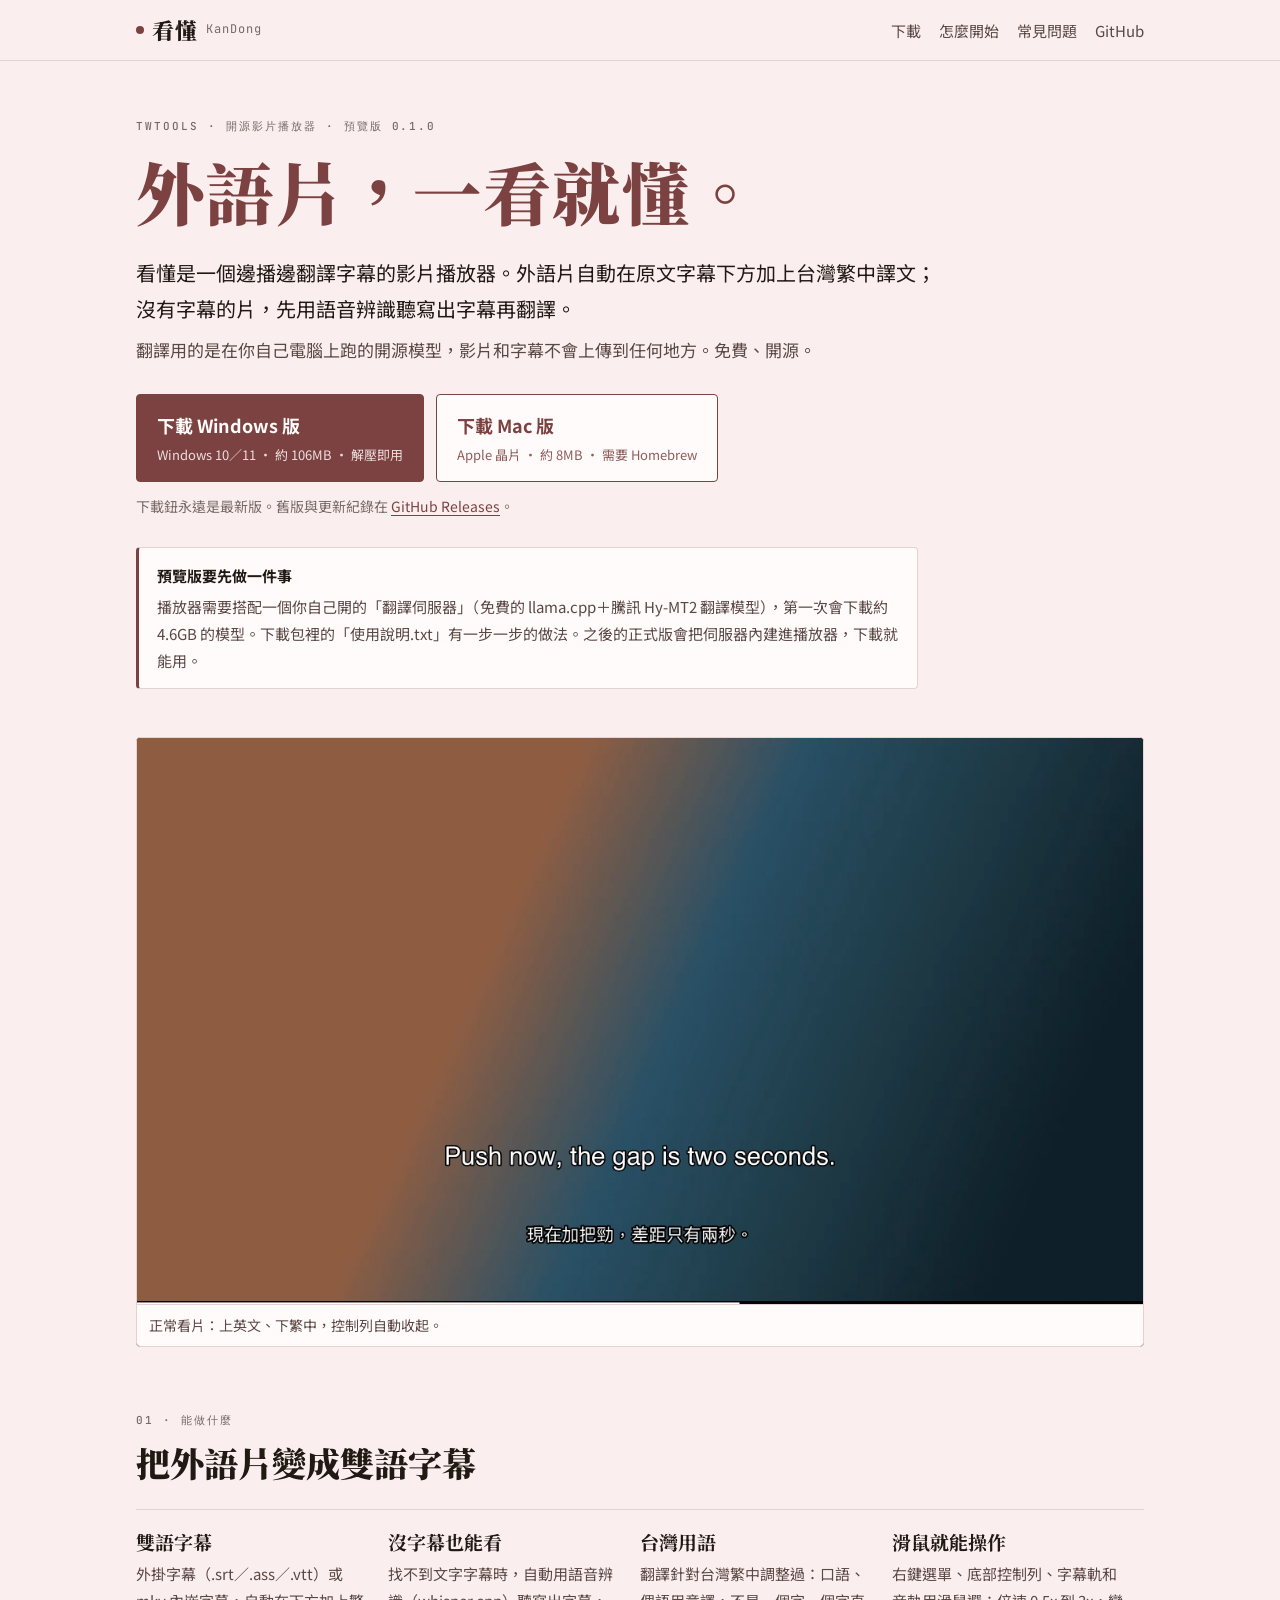
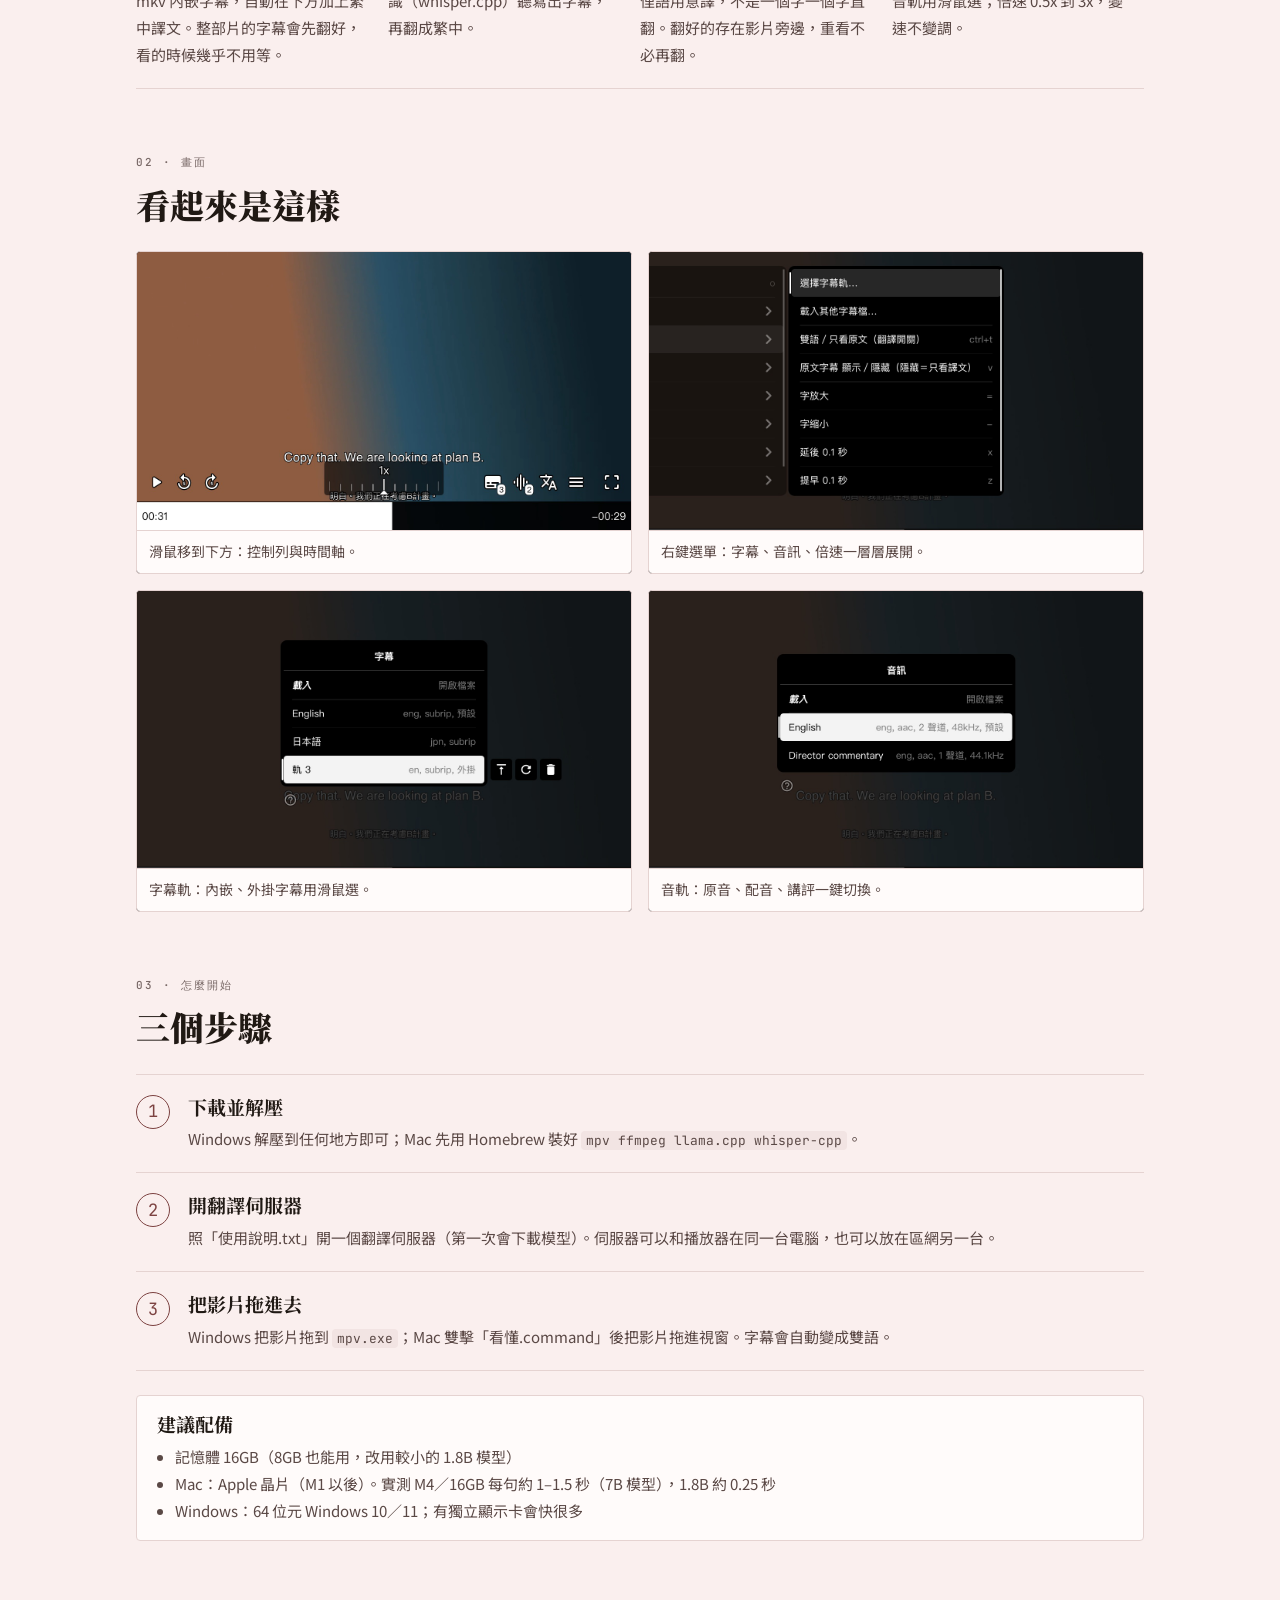
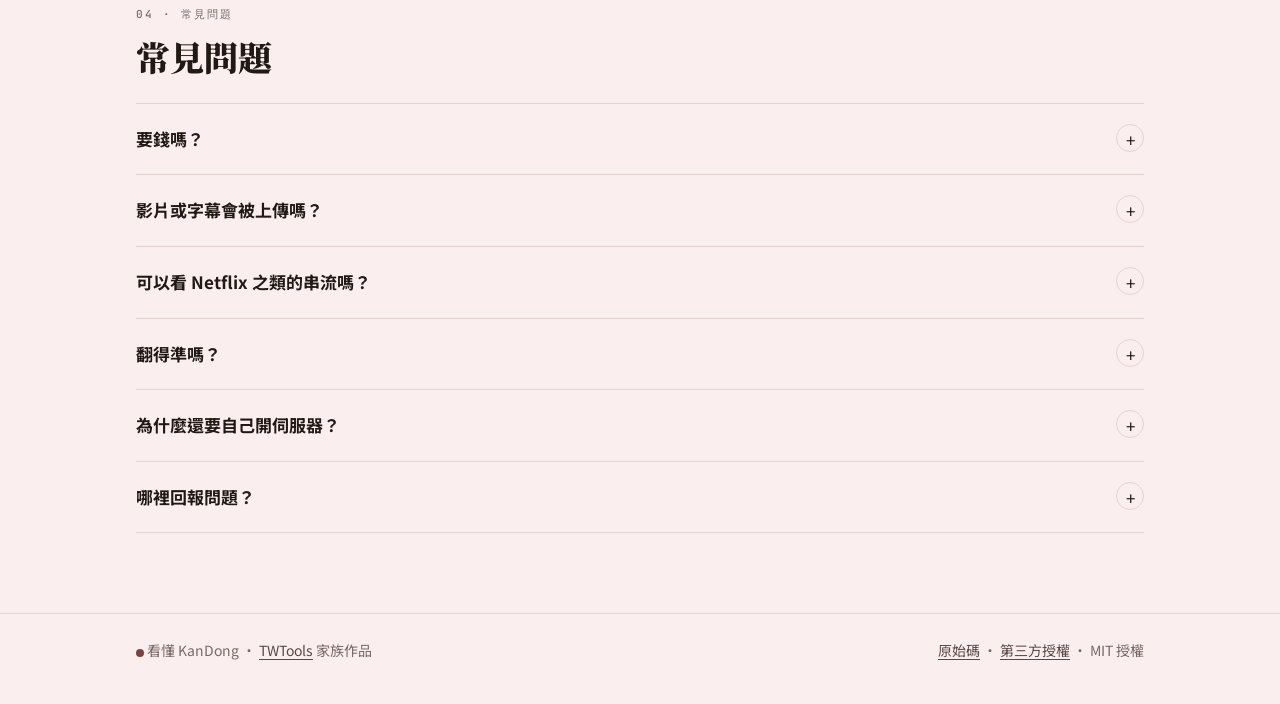
==== site/public/index.html @ b42e657c "看懂 KanDong 0.1.0 預覽版 邊播邊翻譯字幕的影片播放器：mpv＋Lua 翻譯腳本、uosc 介面、llama.cpp＋Hy-MT2 翻譯伺服器、whisper.cpp 語音辨識。  Co" ====
<!doctype html>
<html lang="zh-Hant-TW">
<head>
<meta charset="utf-8">
<meta name="viewport" content="width=device-width, initial-scale=1">
<title>看懂 KanDong｜邊播邊翻譯字幕的影片播放器</title>
<meta name="description" content="看懂是免費開源的影片播放器：外語片自動在原文字幕下方加上台灣繁中譯文，沒字幕的片先語音辨識再翻譯。翻譯在你自己的電腦上跑，影片不上傳。支援 Windows 與 Mac。">
<link rel="canonical" href="https://kandong.twtools.cc/">
<meta property="og:type" content="website">
<meta property="og:site_name" content="看懂 KanDong">
<meta property="og:title" content="看懂 KanDong｜邊播邊翻譯字幕的影片播放器">
<meta property="og:description" content="外語片自動加上台灣繁中字幕，沒字幕的片也能先聽寫再翻譯。免費開源，翻譯在自己電腦上跑。">
<meta property="og:url" content="https://kandong.twtools.cc/">
<meta property="og:image" content="https://kandong.twtools.cc/img/og.png">
<meta property="og:image:width" content="1200">
<meta property="og:image:height" content="630">
<meta property="og:locale" content="zh_TW">
<meta name="twitter:card" content="summary_large_image">
<link rel="icon" href="data:image/svg+xml,%3Csvg xmlns='http://www.w3.org/2000/svg' viewBox='0 0 32 32'%3E%3Crect width='32' height='32' rx='4' fill='%237c4241'/%3E%3Ctext x='16' y='23' font-size='19' text-anchor='middle' fill='%23fffbfa' font-family='serif' font-weight='700'%3E懂%3C/text%3E%3C/svg%3E">
<link rel="preconnect" href="https://fonts.googleapis.com">
<link rel="preconnect" href="https://fonts.gstatic.com" crossorigin>
<link rel="stylesheet" href="https://fonts.googleapis.com/css2?family=Noto+Sans+TC:wght@400;500;700&family=Noto+Serif+TC:wght@700;900&family=JetBrains+Mono:wght@400&display=swap">
<script type="application/ld+json">
{
  "@context": "https://schema.org",
  "@type": "SoftwareApplication",
  "name": "看懂 KanDong",
  "alternateName": "KanDong",
  "description": "邊播邊翻譯字幕的影片播放器：外語片自動加上台灣繁中譯文，沒字幕的片先語音辨識再翻譯。翻譯在使用者自己的電腦上執行。",
  "applicationCategory": "MultimediaApplication",
  "operatingSystem": "Windows 10, Windows 11, macOS",
  "softwareVersion": "0.1.0",
  "inLanguage": "zh-TW",
  "isAccessibleForFree": true,
  "license": "https://opensource.org/licenses/MIT",
  "offers": { "@type": "Offer", "price": "0", "priceCurrency": "TWD" },
  "url": "https://kandong.twtools.cc/",
  "downloadUrl": "https://github.com/dvdmaru/kandong/releases/latest",
  "codeRepository": "https://github.com/dvdmaru/kandong",
  "screenshot": "https://kandong.twtools.cc/img/watching.jpg"
}
</script>
<link rel="stylesheet" href="style.css">
</head>
<body>
<header class="top">
  <div class="wrap top-row">
    <a class="logo" href="/"><span class="brand-dot"></span><span class="logo-zh">看懂</span><span class="logo-en">KanDong</span></a>
    <nav class="top-nav">
      <a href="#download">下載</a>
      <a href="#start">怎麼開始</a>
      <a href="#faq">常見問題</a>
      <a href="https://github.com/dvdmaru/kandong" rel="noopener">GitHub</a>
    </nav>
  </div>
</header>

<main>
<section class="hero wrap">
  <p class="eyebrow">TWTOOLS · 開源影片播放器 · 預覽版 0.1.0</p>
  <h1>外語片，<br class="br-sm">一看就懂。</h1>
  <p class="lede">看懂是一個邊播邊翻譯字幕的影片播放器。外語片自動在原文字幕下方加上台灣繁中譯文；沒有字幕的片，先用語音辨識聽寫出字幕再翻譯。</p>
  <p class="lede-sub">翻譯用的是在你自己電腦上跑的開源模型，影片和字幕不會上傳到任何地方。免費、開源。</p>
  <div class="cta" id="download">
    <a class="btn btn-primary" href="https://github.com/dvdmaru/kandong/releases/latest/download/KanDong-windows-x64.zip">
      <span class="btn-title">下載 Windows 版</span><span class="btn-meta">Windows 10／11 · 約 106MB · 解壓即用</span>
    </a>
    <a class="btn" href="https://github.com/dvdmaru/kandong/releases/latest/download/KanDong-mac.zip">
      <span class="btn-title">下載 Mac 版</span><span class="btn-meta">Apple 晶片 · 約 8MB · 需要 Homebrew</span>
    </a>
  </div>
  <p class="cta-note">下載鈕永遠是最新版。舊版與更新紀錄在 <a href="https://github.com/dvdmaru/kandong/releases">GitHub Releases</a>。</p>

  <div class="notice">
    <p class="notice-title">預覽版要先做一件事</p>
    <p>播放器需要搭配一個你自己開的「翻譯伺服器」（免費的 llama.cpp＋騰訊 Hy-MT2 翻譯模型），第一次會下載約 4.6GB 的模型。下載包裡的「使用說明.txt」有一步一步的做法。之後的正式版會把伺服器內建進播放器，下載就能用。</p>
  </div>
</section>

<section class="shot wrap">
  <figure class="frame">
    <img src="img/watching.jpg" width="1280" height="720" alt="看懂播放畫面：上方英文原文字幕，下方台灣繁中譯文">
    <figcaption>正常看片：上英文、下繁中，控制列自動收起。</figcaption>
  </figure>
</section>

<section class="wrap section">
  <p class="eyebrow">01 · 能做什麼</p>
  <h2>把外語片變成雙語字幕</h2>
  <div class="features">
    <div class="feature">
      <h3>雙語字幕</h3>
      <p>外掛字幕（.srt／.ass／.vtt）或 mkv 內嵌字幕，自動在下方加上繁中譯文。整部片的字幕會先翻好，看的時候幾乎不用等。</p>
    </div>
    <div class="feature">
      <h3>沒字幕也能看</h3>
      <p>找不到文字字幕時，自動用語音辨識（whisper.cpp）聽寫出字幕，再翻成繁中。</p>
    </div>
    <div class="feature">
      <h3>台灣用語</h3>
      <p>翻譯針對台灣繁中調整過：口語、俚語用意譯，不是一個字一個字直翻。翻好的存在影片旁邊，重看不必再翻。</p>
    </div>
    <div class="feature">
      <h3>滑鼠就能操作</h3>
      <p>右鍵選單、底部控制列、字幕軌和音軌用滑鼠選；倍速 0.5x 到 3x，變速不變調。</p>
    </div>
  </div>
</section>

<section class="wrap section">
  <p class="eyebrow">02 · 畫面</p>
  <h2>看起來是這樣</h2>
  <div class="gallery">
    <figure class="frame"><img src="img/controls.jpg" width="1280" height="720" loading="lazy" alt="滑鼠移到下方時出現的控制列"><figcaption>滑鼠移到下方：控制列與時間軸。</figcaption></figure>
    <figure class="frame"><img src="img/menu-subtitles.jpg" width="1280" height="720" loading="lazy" alt="右鍵選單的字幕子選單"><figcaption>右鍵選單：字幕、音訊、倍速一層層展開。</figcaption></figure>
    <figure class="frame"><img src="img/subtitle-tracks.jpg" width="1280" height="720" loading="lazy" alt="字幕軌選單列出內嵌與外掛字幕"><figcaption>字幕軌：內嵌、外掛字幕用滑鼠選。</figcaption></figure>
    <figure class="frame"><img src="img/tracks.jpg" width="1280" height="720" loading="lazy" alt="音軌選單列出原音與講評音軌"><figcaption>音軌：原音、配音、講評一鍵切換。</figcaption></figure>
  </div>
</section>

<section class="wrap section" id="start">
  <p class="eyebrow">03 · 怎麼開始</p>
  <h2>三個步驟</h2>
  <ol class="steps">
    <li><span class="step-n">1</span><div><h3>下載並解壓</h3><p>Windows 解壓到任何地方即可；Mac 先用 Homebrew 裝好 <code>mpv ffmpeg llama.cpp whisper-cpp</code>。</p></div></li>
    <li><span class="step-n">2</span><div><h3>開翻譯伺服器</h3><p>照「使用說明.txt」開一個翻譯伺服器（第一次會下載模型）。伺服器可以和播放器在同一台電腦，也可以放在區網另一台。</p></div></li>
    <li><span class="step-n">3</span><div><h3>把影片拖進去</h3><p>Windows 把影片拖到 <code>mpv.exe</code>；Mac 雙擊「看懂.command」後把影片拖進視窗。字幕會自動變成雙語。</p></div></li>
  </ol>
  <div class="req">
    <h3>建議配備</h3>
    <ul>
      <li>記憶體 16GB（8GB 也能用，改用較小的 1.8B 模型）</li>
      <li>Mac：Apple 晶片（M1 以後）。實測 M4／16GB 每句約 1–1.5 秒（7B 模型），1.8B 約 0.25 秒</li>
      <li>Windows：64 位元 Windows 10／11；有獨立顯示卡會快很多</li>
    </ul>
  </div>
</section>

<section class="wrap section" id="faq">
  <p class="eyebrow">04 · 常見問題</p>
  <h2>常見問題</h2>
  <details class="faq-item">
    <summary><span>要錢嗎？</span><span class="faq-icon" aria-hidden="true">+</span></summary>
    <div class="faq-body">不用。看懂是 MIT 授權的開源軟體；翻譯模型 Hy-MT2 是 Apache-2.0，llama.cpp、whisper.cpp 都是 MIT，全部免費。</div>
  </details>
  <details class="faq-item">
    <summary><span>影片或字幕會被上傳嗎？</span><span class="faq-icon" aria-hidden="true">+</span></summary>
    <div class="faq-body">不會。翻譯和語音辨識都在你自己開的伺服器上跑（同一台電腦或你家區網裡的電腦），播放器不連任何雲端服務。</div>
  </details>
  <details class="faq-item">
    <summary><span>可以看 Netflix 之類的串流嗎？</span><span class="faq-icon" aria-hidden="true">+</span></summary>
    <div class="faq-body">不行。看懂只播你電腦裡的影片檔，刻意不下載字幕、不攔截串流、不破解 DRM。</div>
  </details>
  <details class="faq-item">
    <summary><span>翻得準嗎？</span><span class="faq-icon" aria-hidden="true">+</span></summary>
    <div class="faq-body">一般對話、口語和俚語大多翻得自然；已知的限制是人名常被音譯（例如 Marcus 變成「馬庫斯」），之後會做譯名修正。機器翻譯難免出錯，重要內容請以原文為準。</div>
  </details>
  <details class="faq-item">
    <summary><span>為什麼還要自己開伺服器？</span><span class="faq-icon" aria-hidden="true">+</span></summary>
    <div class="faq-body">預覽版先把播放和翻譯體驗做好，翻譯模型另外跑。正式版會讓播放器自己在背景啟動模型、第一次啟動時只下載需要的模型，之後完全離線使用。</div>
  </details>
  <details class="faq-item">
    <summary><span>哪裡回報問題？</span><span class="faq-icon" aria-hidden="true">+</span></summary>
    <div class="faq-body">到 <a href="https://github.com/dvdmaru/kandong/issues">GitHub Issues</a> 開一則，附上作業系統、影片格式和畫面左上角出現的訊息會最快。</div>
  </details>
</section>
</main>

<footer class="foot">
  <div class="wrap foot-row">
    <p><span class="brand-dot"></span> 看懂 KanDong · <a href="https://twtools.cc/">TWTools</a> 家族作品</p>
    <p><a href="https://github.com/dvdmaru/kandong">原始碼</a> · <a href="https://github.com/dvdmaru/kandong/blob/main/THIRD_PARTY.md">第三方授權</a> · MIT 授權</p>
  </div>
</footer>
</body>
</html>
---- site/public/style.css ----
/* 看懂 KanDong — 沿用 TWTools 家族設計系統（twtools/src/styles/design-system.css）：
 * 暖紅 #7c4241 實色、零漸層、Noto Serif TC＋Noto Sans TC＋JetBrains Mono、圓角 4px、1px border 取代陰影。 */
:root {
  --tw-page-bg: #faefee;
  --tw-text-primary: #201914;
  --tw-text-secondary: #5a4845;
  --tw-text-muted: #786866;
  --tw-surface: #fffbfa;
  --tw-surface-hover: #f2e4e3;
  --tw-border: #e5d3d1;
  --tw-brand-text: #935e5c;
  --tw-hero-color: #7c4241;
}
* { box-sizing: border-box; }
html { scroll-behavior: smooth; }
body {
  margin: 0;
  background: var(--tw-page-bg);
  color: var(--tw-text-primary);
  font: 17px/1.8 "Noto Sans TC", -apple-system, "PingFang TC", "Microsoft JhengHei", sans-serif;
  -webkit-font-smoothing: antialiased;
}
a { color: var(--tw-hero-color); text-underline-offset: 3px; }
code { font-family: "JetBrains Mono", ui-monospace, monospace; font-size: 0.86em; background: var(--tw-surface-hover); padding: 1px 5px; border-radius: 4px; }
.wrap { max-width: 1040px; margin: 0 auto; padding: 0 16px; }

.brand-dot { display: inline-block; width: 8px; height: 8px; background: var(--tw-hero-color); border-radius: 50%; vertical-align: middle; }
.eyebrow { font-family: "JetBrains Mono", monospace; font-size: 11px; letter-spacing: 0.18em; text-transform: uppercase; color: var(--tw-text-muted); font-weight: 500; margin: 0 0 10px; }

/* 頂欄 */
.top { border-bottom: 1px solid var(--tw-border); background: var(--tw-page-bg); }
.top-row { display: flex; align-items: center; justify-content: space-between; gap: 16px; min-height: 60px; flex-wrap: wrap; }
.logo { display: inline-flex; align-items: center; gap: 8px; text-decoration: none; color: var(--tw-text-primary); }
.logo-zh { font-family: "Noto Serif TC", serif; font-weight: 900; font-size: 22px; letter-spacing: 0.04em; }
.logo-en { font-family: "JetBrains Mono", monospace; font-size: 12px; color: var(--tw-text-muted); letter-spacing: 0.08em; }
.top-nav { display: flex; gap: 18px; font-size: 15px; flex-wrap: wrap; }
.top-nav a { color: var(--tw-text-secondary); text-decoration: none; }
.top-nav a:hover { color: var(--tw-hero-color); }

/* 主視覺 */
.hero { padding-top: 56px; padding-bottom: 24px; }
h1, h2, h3 { font-family: "Noto Serif TC", "Songti TC", serif; line-height: 1.3; margin: 0; }
h1 { font-size: clamp(40px, 7vw, 68px); font-weight: 900; color: var(--tw-hero-color); letter-spacing: 0.02em; margin-bottom: 20px; }
.br-sm { display: none; }
.lede { font-size: 20px; max-width: 40em; margin: 0 0 8px; }
.lede-sub { color: var(--tw-text-secondary); max-width: 40em; margin: 0 0 28px; }

.cta { display: flex; gap: 12px; flex-wrap: wrap; }
.btn {
  display: flex; flex-direction: column; gap: 2px;
  padding: 14px 20px; min-width: 240px;
  border: 1px solid var(--tw-hero-color); border-radius: 4px;
  background: var(--tw-surface); color: var(--tw-hero-color); text-decoration: none;
  transition: background 160ms ease;
}
.btn:hover { background: var(--tw-surface-hover); }
.btn-primary { background: var(--tw-hero-color); color: var(--tw-surface); }
.btn-primary:hover { background: #6a3837; }
.btn-title { font-weight: 700; font-size: 18px; }
.btn-meta { font-size: 13px; opacity: 0.85; }
.cta-note { font-size: 14px; color: var(--tw-text-muted); margin: 12px 0 0; }

.notice { margin-top: 28px; border: 1px solid var(--tw-border); border-left: 3px solid var(--tw-hero-color); background: var(--tw-surface); padding: 14px 18px; border-radius: 4px; max-width: 46em; }
.notice p { margin: 0; color: var(--tw-text-secondary); font-size: 15px; }
.notice .notice-title { color: var(--tw-text-primary); font-weight: 700; margin-bottom: 4px; }

/* 截圖 */
.shot { padding-top: 24px; }
.frame { margin: 0; border: 1px solid var(--tw-border); border-radius: 4px; overflow: hidden; background: #000; }
.frame img { display: block; width: 100%; height: auto; }
.frame figcaption { background: var(--tw-surface); color: var(--tw-text-secondary); font-size: 14px; padding: 8px 12px; border-top: 1px solid var(--tw-border); }

/* 區塊 */
.section { padding-top: 64px; }
h2 { font-size: clamp(26px, 4vw, 34px); font-weight: 900; margin-bottom: 24px; }
h3 { font-size: 19px; font-weight: 700; margin-bottom: 6px; }
.features { display: grid; grid-template-columns: repeat(auto-fit, minmax(220px, 1fr)); border-top: 1px solid var(--tw-border); }
.feature { padding: 20px 20px 20px 0; border-bottom: 1px solid var(--tw-border); }
.feature p { margin: 0; color: var(--tw-text-secondary); font-size: 15px; }
.gallery { display: grid; grid-template-columns: repeat(2, 1fr); gap: 16px; }

.steps { list-style: none; padding: 0; margin: 0; border-top: 1px solid var(--tw-border); }
.steps li { display: flex; gap: 18px; padding: 20px 0; border-bottom: 1px solid var(--tw-border); }
.steps p { margin: 0; color: var(--tw-text-secondary); font-size: 15px; }
.step-n { flex-shrink: 0; width: 34px; height: 34px; border: 1px solid var(--tw-hero-color); color: var(--tw-hero-color); border-radius: 50%; display: grid; place-items: center; font-family: "JetBrains Mono", monospace; }
.req { margin-top: 24px; background: var(--tw-surface); border: 1px solid var(--tw-border); border-radius: 4px; padding: 16px 20px; }
.req ul { margin: 6px 0 0; padding-left: 1.2em; color: var(--tw-text-secondary); font-size: 15px; }

/* FAQ（同家族 details.faq-item） */
details.faq-item { border-top: 1px solid var(--tw-border); }
details.faq-item:last-of-type { border-bottom: 1px solid var(--tw-border); }
details.faq-item summary { list-style: none; cursor: pointer; padding: 20px 0; display: flex; justify-content: space-between; align-items: flex-start; gap: 16px; font-weight: 700; }
details.faq-item summary::-webkit-details-marker { display: none; }
.faq-icon { flex-shrink: 0; width: 28px; height: 28px; border: 1px solid var(--tw-border); border-radius: 50%; display: grid; place-items: center; transition: transform 240ms ease, background 240ms ease; font-weight: 400; }
details.faq-item[open] .faq-icon { transform: rotate(45deg); background: var(--tw-hero-color); border-color: var(--tw-hero-color); color: var(--tw-surface); }
.faq-body { padding: 0 0 22px; color: var(--tw-text-secondary); max-width: 62ch; font-size: 15px; }

/* 頁尾 */
.foot { margin-top: 80px; border-top: 1px solid var(--tw-border); padding: 24px 0 40px; }
.foot-row { display: flex; justify-content: space-between; gap: 12px; flex-wrap: wrap; font-size: 14px; color: var(--tw-text-muted); }
.foot-row p { margin: 0; }
.foot a { color: var(--tw-text-secondary); }

@media (max-width: 600px) {
  body { font-size: 16px; }
  .hero { padding-top: 36px; }
  .br-sm { display: inline; }
  .lede { font-size: 18px; }
  .btn { min-width: 0; width: 100%; }
  .top-nav { gap: 14px; font-size: 14px; }
  .feature { padding-right: 0; }
  .gallery { grid-template-columns: 1fr; }
}
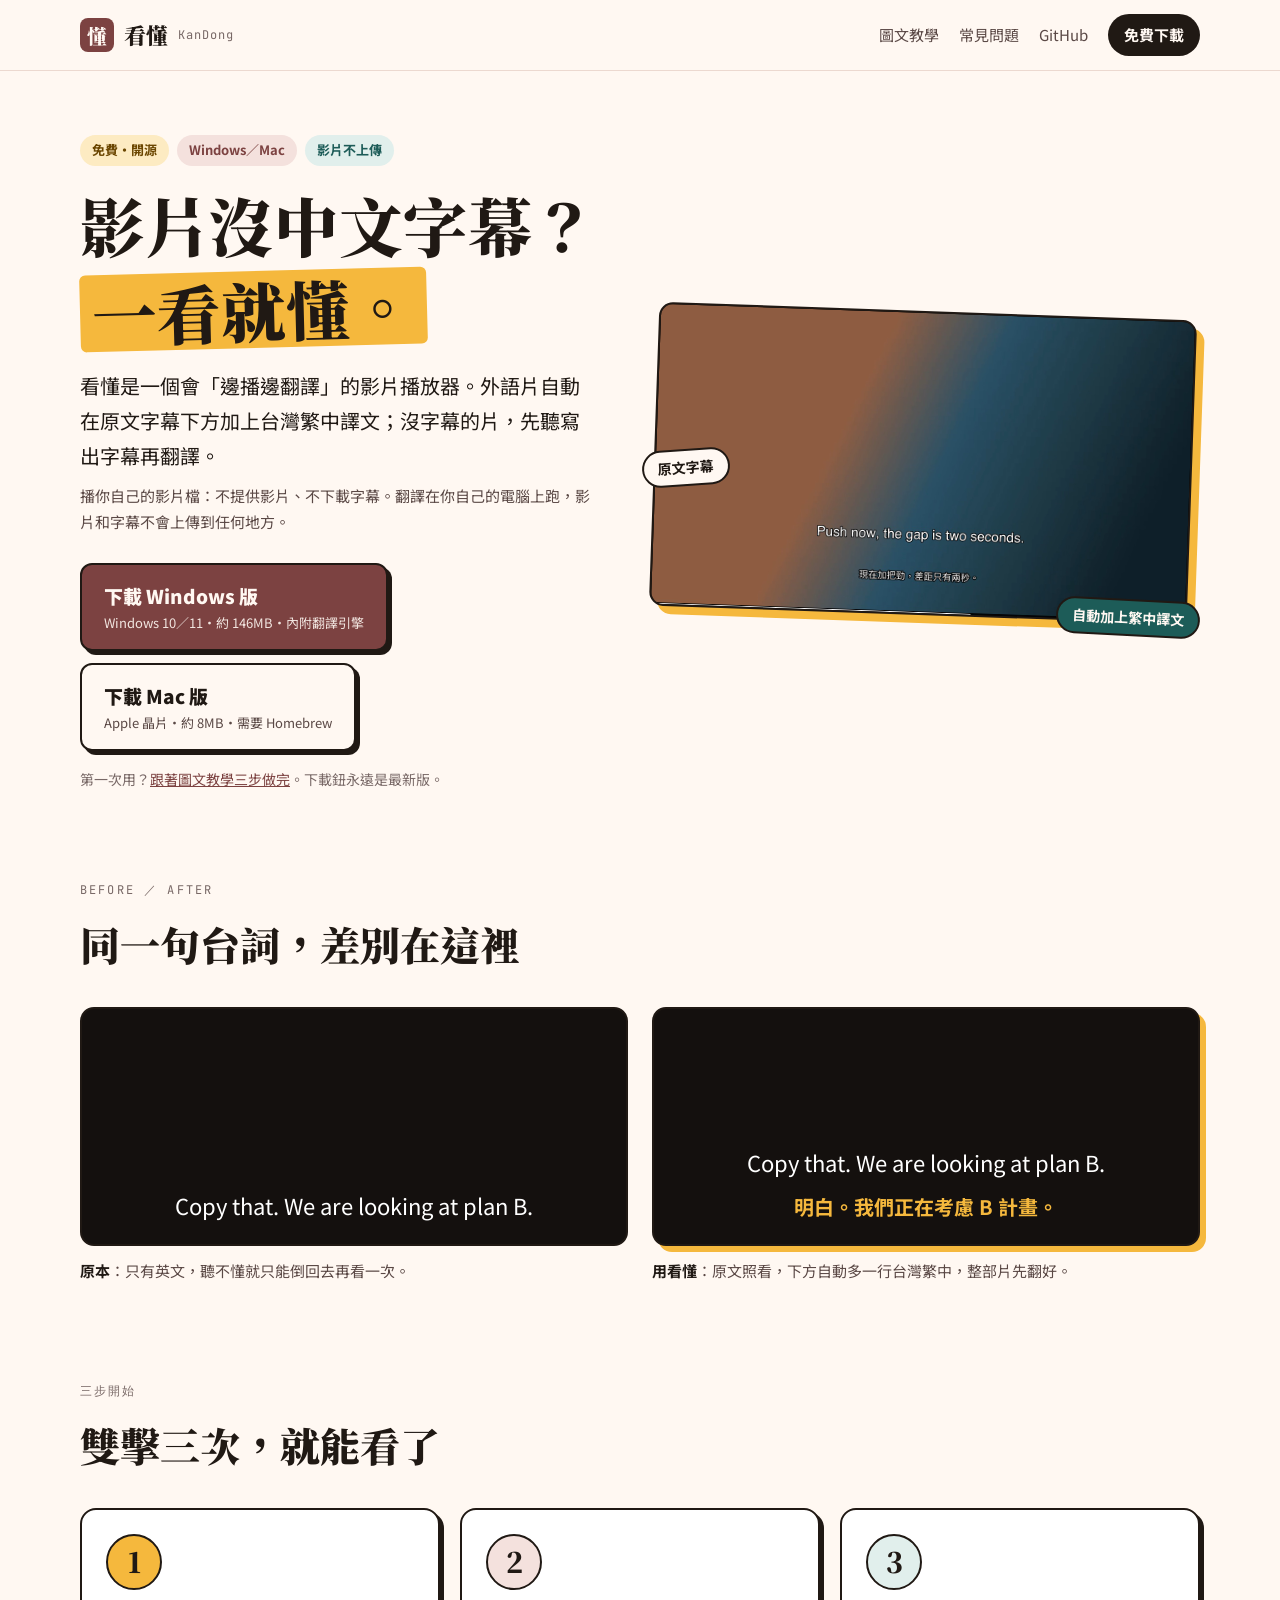
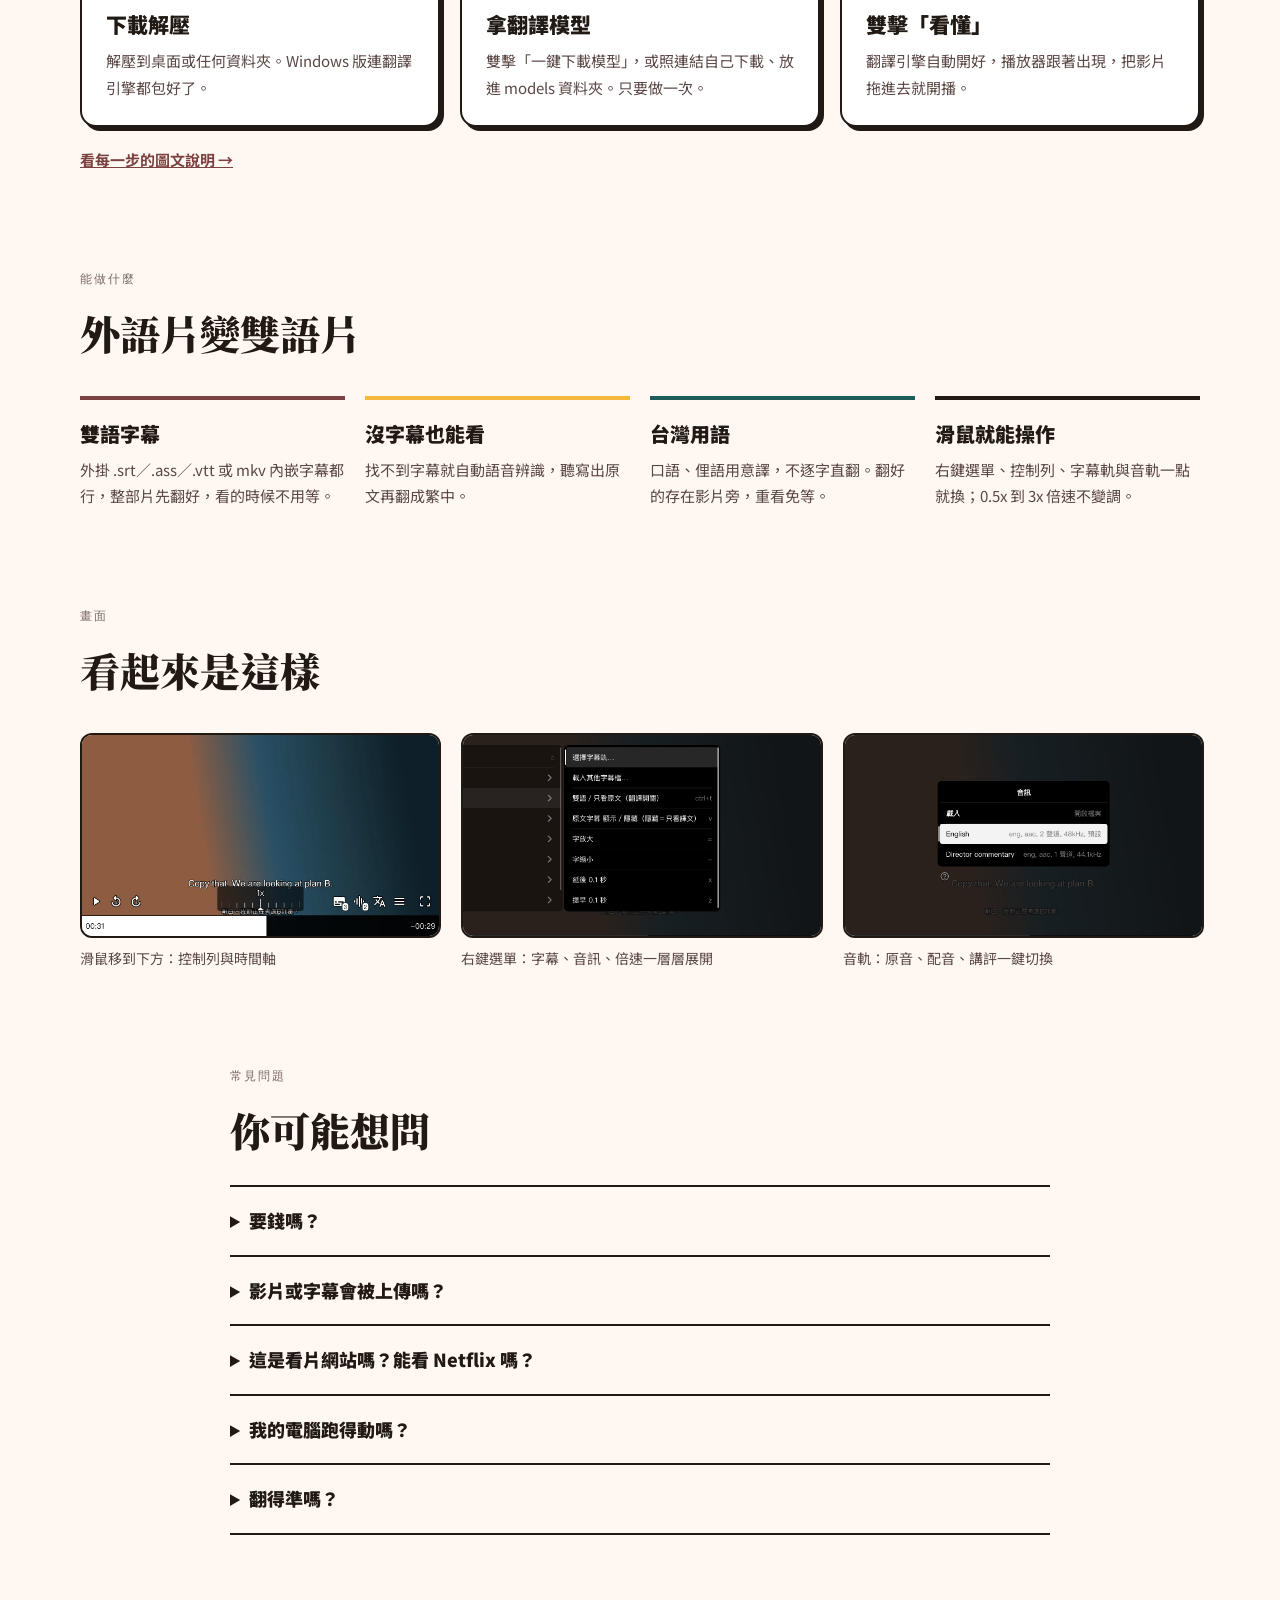
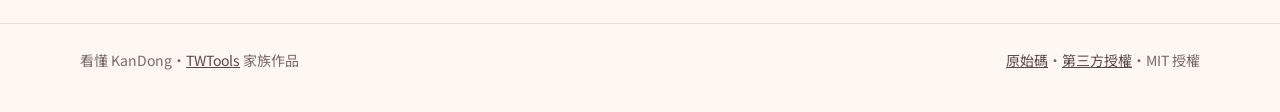
==== commit 7effeb9e: "看懂 KanDong 0.2.0：雙擊就能用 - Windows 包內附翻譯引擎（llama.cpp b10204 Vulkan）與語音辨識引擎（whisper.cpp b5454） - 雙擊「看懂」" ====
--- a/site/public/index.html
+++ b/site/public/index.html
@@ -3,174 +3,215 @@
 <head>
 <meta charset="utf-8">
 <meta name="viewport" content="width=device-width, initial-scale=1">
-<title>看懂 KanDong｜邊播邊翻譯字幕的影片播放器</title>
-<meta name="description" content="看懂是免費開源的影片播放器：外語片自動在原文字幕下方加上台灣繁中譯文，沒字幕的片先語音辨識再翻譯。翻譯在你自己的電腦上跑，影片不上傳。支援 Windows 與 Mac。">
+<title>看懂 KanDong｜影片沒中文字幕？一看就懂</title>
+<meta name="description" content="看懂是免費開源的影片播放器：播你自己的影片檔，自動在原文字幕下方加上台灣繁中譯文，沒字幕的片也能先聽寫再翻譯。翻譯在自己電腦上跑，影片不上傳。Windows／Mac。">
 <link rel="canonical" href="https://kandong.twtools.cc/">
 <meta property="og:type" content="website">
 <meta property="og:site_name" content="看懂 KanDong">
-<meta property="og:title" content="看懂 KanDong｜邊播邊翻譯字幕的影片播放器">
-<meta property="og:description" content="外語片自動加上台灣繁中字幕，沒字幕的片也能先聽寫再翻譯。免費開源，翻譯在自己電腦上跑。">
+<meta property="og:title" content="看懂 KanDong｜影片沒中文字幕？一看就懂">
+<meta property="og:description" content="看懂是免費開源的影片播放器：播你自己的影片檔，自動在原文字幕下方加上台灣繁中譯文，沒字幕的片也能先聽寫再翻譯。翻譯在自己電腦上跑，影片不上傳。Windows／Mac。">
 <meta property="og:url" content="https://kandong.twtools.cc/">
 <meta property="og:image" content="https://kandong.twtools.cc/img/og.png">
 <meta property="og:image:width" content="1200">
 <meta property="og:image:height" content="630">
 <meta property="og:locale" content="zh_TW">
 <meta name="twitter:card" content="summary_large_image">
-<link rel="icon" href="data:image/svg+xml,%3Csvg xmlns='http://www.w3.org/2000/svg' viewBox='0 0 32 32'%3E%3Crect width='32' height='32' rx='4' fill='%237c4241'/%3E%3Ctext x='16' y='23' font-size='19' text-anchor='middle' fill='%23fffbfa' font-family='serif' font-weight='700'%3E懂%3C/text%3E%3C/svg%3E">
+<link rel="icon" href="data:image/svg+xml,%3Csvg xmlns='http://www.w3.org/2000/svg' viewBox='0 0 32 32'%3E%3Crect width='32' height='32' rx='7' fill='%237c4241'/%3E%3Ctext x='16' y='23' font-size='19' text-anchor='middle' fill='%23fff8f2' font-family='serif' font-weight='900'%3E懂%3C/text%3E%3C/svg%3E">
 <link rel="preconnect" href="https://fonts.googleapis.com">
 <link rel="preconnect" href="https://fonts.gstatic.com" crossorigin>
-<link rel="stylesheet" href="https://fonts.googleapis.com/css2?family=Noto+Sans+TC:wght@400;500;700&family=Noto+Serif+TC:wght@700;900&family=JetBrains+Mono:wght@400&display=swap">
+<link rel="stylesheet" href="https://fonts.googleapis.com/css2?family=Noto+Sans+TC:wght@400;500;700;900&family=Noto+Serif+TC:wght@900&family=JetBrains+Mono:wght@500&display=swap">
+<style>
+html,body{margin:0;background:#fff8f2;overflow-x:hidden}
+a{color:#7c4241}a:hover{color:#5c2f2e}
+summary::-webkit-details-marker{color:#7c4241}
+</style>
+<script async src="https://www.googletagmanager.com/gtag/js?id=G-R9KBKJFEH1"></script>
+<script>
+window.dataLayer = window.dataLayer || [];
+function gtag(){dataLayer.push(arguments);}
+gtag('js', new Date());
+gtag('config', 'G-R9KBKJFEH1');
+document.addEventListener('click', function (e) {
+  var a = e.target.closest && e.target.closest('a[data-dl]');
+  if (a) gtag('event', 'kandong_download', { platform: a.getAttribute('data-dl') });
+});
+</script>
 <script type="application/ld+json">
-{
-  "@context": "https://schema.org",
-  "@type": "SoftwareApplication",
-  "name": "看懂 KanDong",
-  "alternateName": "KanDong",
-  "description": "邊播邊翻譯字幕的影片播放器：外語片自動加上台灣繁中譯文，沒字幕的片先語音辨識再翻譯。翻譯在使用者自己的電腦上執行。",
-  "applicationCategory": "MultimediaApplication",
-  "operatingSystem": "Windows 10, Windows 11, macOS",
-  "softwareVersion": "0.1.0",
-  "inLanguage": "zh-TW",
-  "isAccessibleForFree": true,
-  "license": "https://opensource.org/licenses/MIT",
-  "offers": { "@type": "Offer", "price": "0", "priceCurrency": "TWD" },
-  "url": "https://kandong.twtools.cc/",
-  "downloadUrl": "https://github.com/dvdmaru/kandong/releases/latest",
-  "codeRepository": "https://github.com/dvdmaru/kandong",
-  "screenshot": "https://kandong.twtools.cc/img/watching.jpg"
-}
+{"@context":"https://schema.org","@type":"SoftwareApplication","name":"看懂 KanDong","alternateName":"KanDong",
+"description":"影片沒中文字幕？一看就懂。播你自己的影片檔，自動在原文字幕下方加上台灣繁中譯文；沒字幕的片先語音辨識再翻譯。翻譯在使用者自己的電腦上執行。",
+"applicationCategory":"MultimediaApplication","operatingSystem":"Windows 10, Windows 11, macOS","softwareVersion":"0.2.0",
+"inLanguage":"zh-TW","isAccessibleForFree":true,"license":"https://opensource.org/licenses/MIT",
+"offers":{"@type":"Offer","price":"0","priceCurrency":"TWD"},
+"url":"https://kandong.twtools.cc/","downloadUrl":"https://github.com/dvdmaru/kandong/releases/latest",
+"codeRepository":"https://github.com/dvdmaru/kandong","screenshot":"https://kandong.twtools.cc/img/watching.jpg"}
 </script>
-<link rel="stylesheet" href="style.css">
 </head>
 <body>
-<header class="top">
-  <div class="wrap top-row">
-    <a class="logo" href="/"><span class="brand-dot"></span><span class="logo-zh">看懂</span><span class="logo-en">KanDong</span></a>
-    <nav class="top-nav">
-      <a href="#download">下載</a>
-      <a href="#start">怎麼開始</a>
-      <a href="#faq">常見問題</a>
-      <a href="https://github.com/dvdmaru/kandong" rel="noopener">GitHub</a>
-    </nav>
-  </div>
-</header>
-
-<main>
-<section class="hero wrap">
-  <p class="eyebrow">TWTOOLS · 開源影片播放器 · 預覽版 0.1.0</p>
-  <h1>外語片，<br class="br-sm">一看就懂。</h1>
-  <p class="lede">看懂是一個邊播邊翻譯字幕的影片播放器。外語片自動在原文字幕下方加上台灣繁中譯文；沒有字幕的片，先用語音辨識聽寫出字幕再翻譯。</p>
-  <p class="lede-sub">翻譯用的是在你自己電腦上跑的開源模型，影片和字幕不會上傳到任何地方。免費、開源。</p>
-  <div class="cta" id="download">
-    <a class="btn btn-primary" href="https://github.com/dvdmaru/kandong/releases/latest/download/KanDong-windows-x64.zip">
-      <span class="btn-title">下載 Windows 版</span><span class="btn-meta">Windows 10／11 · 約 106MB · 解壓即用</span>
-    </a>
-    <a class="btn" href="https://github.com/dvdmaru/kandong/releases/latest/download/KanDong-mac.zip">
-      <span class="btn-title">下載 Mac 版</span><span class="btn-meta">Apple 晶片 · 約 8MB · 需要 Homebrew</span>
-    </a>
-  </div>
-  <p class="cta-note">下載鈕永遠是最新版。舊版與更新紀錄在 <a href="https://github.com/dvdmaru/kandong/releases">GitHub Releases</a>。</p>
-
-  <div class="notice">
-    <p class="notice-title">預覽版要先做一件事</p>
-    <p>播放器需要搭配一個你自己開的「翻譯伺服器」（免費的 llama.cpp＋騰訊 Hy-MT2 翻譯模型），第一次會下載約 4.6GB 的模型。下載包裡的「使用說明.txt」有一步一步的做法。之後的正式版會把伺服器內建進播放器，下載就能用。</p>
-  </div>
-</section>
-
-<section class="shot wrap">
-  <figure class="frame">
-    <img src="img/watching.jpg" width="1280" height="720" alt="看懂播放畫面：上方英文原文字幕，下方台灣繁中譯文">
-    <figcaption>正常看片：上英文、下繁中，控制列自動收起。</figcaption>
-  </figure>
-</section>
-
-<section class="wrap section">
-  <p class="eyebrow">01 · 能做什麼</p>
-  <h2>把外語片變成雙語字幕</h2>
-  <div class="features">
-    <div class="feature">
-      <h3>雙語字幕</h3>
-      <p>外掛字幕（.srt／.ass／.vtt）或 mkv 內嵌字幕，自動在下方加上繁中譯文。整部片的字幕會先翻好，看的時候幾乎不用等。</p>
-    </div>
-    <div class="feature">
-      <h3>沒字幕也能看</h3>
-      <p>找不到文字字幕時，自動用語音辨識（whisper.cpp）聽寫出字幕，再翻成繁中。</p>
-    </div>
-    <div class="feature">
-      <h3>台灣用語</h3>
-      <p>翻譯針對台灣繁中調整過：口語、俚語用意譯，不是一個字一個字直翻。翻好的存在影片旁邊，重看不必再翻。</p>
-    </div>
-    <div class="feature">
-      <h3>滑鼠就能操作</h3>
-      <p>右鍵選單、底部控制列、字幕軌和音軌用滑鼠選；倍速 0.5x 到 3x，變速不變調。</p>
-    </div>
-  </div>
-</section>
-
-<section class="wrap section">
-  <p class="eyebrow">02 · 畫面</p>
-  <h2>看起來是這樣</h2>
-  <div class="gallery">
-    <figure class="frame"><img src="img/controls.jpg" width="1280" height="720" loading="lazy" alt="滑鼠移到下方時出現的控制列"><figcaption>滑鼠移到下方：控制列與時間軸。</figcaption></figure>
-    <figure class="frame"><img src="img/menu-subtitles.jpg" width="1280" height="720" loading="lazy" alt="右鍵選單的字幕子選單"><figcaption>右鍵選單：字幕、音訊、倍速一層層展開。</figcaption></figure>
-    <figure class="frame"><img src="img/subtitle-tracks.jpg" width="1280" height="720" loading="lazy" alt="字幕軌選單列出內嵌與外掛字幕"><figcaption>字幕軌：內嵌、外掛字幕用滑鼠選。</figcaption></figure>
-    <figure class="frame"><img src="img/tracks.jpg" width="1280" height="720" loading="lazy" alt="音軌選單列出原音與講評音軌"><figcaption>音軌：原音、配音、講評一鍵切換。</figcaption></figure>
-  </div>
-</section>
-
-<section class="wrap section" id="start">
-  <p class="eyebrow">03 · 怎麼開始</p>
-  <h2>三個步驟</h2>
-  <ol class="steps">
-    <li><span class="step-n">1</span><div><h3>下載並解壓</h3><p>Windows 解壓到任何地方即可；Mac 先用 Homebrew 裝好 <code>mpv ffmpeg llama.cpp whisper-cpp</code>。</p></div></li>
-    <li><span class="step-n">2</span><div><h3>開翻譯伺服器</h3><p>照「使用說明.txt」開一個翻譯伺服器（第一次會下載模型）。伺服器可以和播放器在同一台電腦，也可以放在區網另一台。</p></div></li>
-    <li><span class="step-n">3</span><div><h3>把影片拖進去</h3><p>Windows 把影片拖到 <code>mpv.exe</code>；Mac 雙擊「看懂.command」後把影片拖進視窗。字幕會自動變成雙語。</p></div></li>
-  </ol>
-  <div class="req">
-    <h3>建議配備</h3>
-    <ul>
-      <li>記憶體 16GB（8GB 也能用，改用較小的 1.8B 模型）</li>
-      <li>Mac：Apple 晶片（M1 以後）。實測 M4／16GB 每句約 1–1.5 秒（7B 模型），1.8B 約 0.25 秒</li>
-      <li>Windows：64 位元 Windows 10／11；有獨立顯示卡會快很多</li>
-    </ul>
-  </div>
-</section>
-
-<section class="wrap section" id="faq">
-  <p class="eyebrow">04 · 常見問題</p>
-  <h2>常見問題</h2>
-  <details class="faq-item">
-    <summary><span>要錢嗎？</span><span class="faq-icon" aria-hidden="true">+</span></summary>
-    <div class="faq-body">不用。看懂是 MIT 授權的開源軟體；翻譯模型 Hy-MT2 是 Apache-2.0，llama.cpp、whisper.cpp 都是 MIT，全部免費。</div>
-  </details>
-  <details class="faq-item">
-    <summary><span>影片或字幕會被上傳嗎？</span><span class="faq-icon" aria-hidden="true">+</span></summary>
-    <div class="faq-body">不會。翻譯和語音辨識都在你自己開的伺服器上跑（同一台電腦或你家區網裡的電腦），播放器不連任何雲端服務。</div>
-  </details>
-  <details class="faq-item">
-    <summary><span>可以看 Netflix 之類的串流嗎？</span><span class="faq-icon" aria-hidden="true">+</span></summary>
-    <div class="faq-body">不行。看懂只播你電腦裡的影片檔，刻意不下載字幕、不攔截串流、不破解 DRM。</div>
-  </details>
-  <details class="faq-item">
-    <summary><span>翻得準嗎？</span><span class="faq-icon" aria-hidden="true">+</span></summary>
-    <div class="faq-body">一般對話、口語和俚語大多翻得自然；已知的限制是人名常被音譯（例如 Marcus 變成「馬庫斯」），之後會做譯名修正。機器翻譯難免出錯，重要內容請以原文為準。</div>
-  </details>
-  <details class="faq-item">
-    <summary><span>為什麼還要自己開伺服器？</span><span class="faq-icon" aria-hidden="true">+</span></summary>
-    <div class="faq-body">預覽版先把播放和翻譯體驗做好，翻譯模型另外跑。正式版會讓播放器自己在背景啟動模型、第一次啟動時只下載需要的模型，之後完全離線使用。</div>
-  </details>
-  <details class="faq-item">
-    <summary><span>哪裡回報問題？</span><span class="faq-icon" aria-hidden="true">+</span></summary>
-    <div class="faq-body">到 <a href="https://github.com/dvdmaru/kandong/issues">GitHub Issues</a> 開一則，附上作業系統、影片格式和畫面左上角出現的訊息會最快。</div>
-  </details>
-</section>
-</main>
-
-<footer class="foot">
-  <div class="wrap foot-row">
-    <p><span class="brand-dot"></span> 看懂 KanDong · <a href="https://twtools.cc/">TWTools</a> 家族作品</p>
-    <p><a href="https://github.com/dvdmaru/kandong">原始碼</a> · <a href="https://github.com/dvdmaru/kandong/blob/main/THIRD_PARTY.md">第三方授權</a> · MIT 授權</p>
-  </div>
-</footer>
+<div style="font-family: 'Noto Sans TC', sans-serif; color: #201914; background: #fff8f2; line-height: 1.75">
+
+  <header style="border-bottom: 1px solid #ecd9d0; background: #fff8f2">
+    <div style="max-width: 1120px; margin: 0 auto; padding: 14px 20px; display: flex; align-items: center; justify-content: space-between; gap: 16px; flex-wrap: wrap">
+      <a href="#" style="display: flex; align-items: center; gap: 10px; text-decoration: none; color: #201914">
+        <span style="width: 34px; height: 34px; border-radius: 8px; background: #7c4241; color: #fff8f2; display: grid; place-items: center; font-family: 'Noto Serif TC', serif; font-weight: 900; font-size: 20px">懂</span>
+        <span style="font-family: 'Noto Serif TC', serif; font-weight: 900; font-size: 22px">看懂</span>
+        <span style="font-family: 'JetBrains Mono', monospace; font-size: 12px; color: #786866; letter-spacing: 0.08em">KanDong</span>
+      </a>
+      <nav style="display: flex; gap: 20px; font-size: 15px; flex-wrap: wrap; align-items: center">
+        <a href="/guide/" style="color: #5a4845; text-decoration: none">圖文教學</a>
+        <a href="#faq" style="color: #5a4845; text-decoration: none">常見問題</a>
+        <a href="https://github.com/dvdmaru/kandong" style="color: #5a4845; text-decoration: none">GitHub</a>
+        <a href="#download" style="background: #201914; color: #fff8f2; text-decoration: none; padding: 8px 16px; border-radius: 999px; font-weight: 700">免費下載</a>
+      </nav>
+    </div>
+  </header>
+
+  <section style="max-width: 1120px; margin: 0 auto; padding: 64px 20px 40px; display: flex; flex-wrap: wrap; gap: 48px; align-items: center">
+    <div style="flex: 1 1 440px; min-width: 0">
+      <div style="display: flex; gap: 8px; flex-wrap: wrap; margin-bottom: 20px">
+        <span style="background: #fdebc2; color: #6b4600; font-size: 13px; font-weight: 700; padding: 4px 12px; border-radius: 999px">免費・開源</span>
+        <span style="background: #f4e1dd; color: #7c4241; font-size: 13px; font-weight: 700; padding: 4px 12px; border-radius: 999px">Windows／Mac</span>
+        <span style="background: #e1efec; color: #1d5c58; font-size: 13px; font-weight: 700; padding: 4px 12px; border-radius: 999px">影片不上傳</span>
+      </div>
+      <h1 style="font-family: 'Noto Serif TC', serif; font-weight: 900; font-size: clamp(40px, 8vw, 64px); line-height: 1.2; margin: 0 0 20px; letter-spacing: 0.01em">影片沒中文字幕？<br><span style="display: inline-block; background: #f5b83d; color: #201914; padding: 0 12px; border-radius: 6px; transform: rotate(-1.5deg); margin-top: 8px">一看就懂。</span></h1>
+      <p style="font-size: 20px; margin: 0 0 10px; max-width: 34em">看懂是一個會「邊播邊翻譯」的影片播放器。外語片自動在原文字幕下方加上台灣繁中譯文；沒字幕的片，先聽寫出字幕再翻譯。</p>
+      <p style="font-size: 15px; color: #5a4845; margin: 0 0 28px; max-width: 36em">播你自己的影片檔：不提供影片、不下載字幕。翻譯在你自己的電腦上跑，影片和字幕不會上傳到任何地方。</p>
+      <div id="download" style="display: flex; gap: 12px; flex-wrap: wrap">
+        <a href="https://github.com/dvdmaru/kandong/releases/latest/download/KanDong-windows-x64.zip" data-dl="windows" style="display: flex; flex-direction: column; text-decoration: none; background: #7c4241; color: #fff8f2; padding: 14px 22px; border-radius: 12px; min-width: 220px; border: 2px solid #201914; box-shadow: 4px 4px 0 #201914">
+          <span style="font-weight: 900; font-size: 19px">下載 Windows 版</span>
+          <span style="font-size: 13px; opacity: 0.9">Windows 10／11・約 146MB・內附翻譯引擎</span>
+        </a>
+        <a href="https://github.com/dvdmaru/kandong/releases/latest/download/KanDong-mac.zip" data-dl="mac" style="display: flex; flex-direction: column; text-decoration: none; background: #fff8f2; color: #201914; padding: 14px 22px; border-radius: 12px; min-width: 220px; border: 2px solid #201914; box-shadow: 4px 4px 0 #201914">
+          <span style="font-weight: 900; font-size: 19px">下載 Mac 版</span>
+          <span style="font-size: 13px; color: #5a4845">Apple 晶片・約 8MB・需要 Homebrew</span>
+        </a>
+      </div>
+      <p style="font-size: 14px; color: #786866; margin: 16px 0 0">第一次用？<a href="/guide/">跟著圖文教學三步做完</a>。下載鈕永遠是最新版。</p>
+    </div>
+    <div style="flex: 1 1 460px; min-width: 0; position: relative; padding: 24px 8px">
+      <div style="transform: rotate(2deg); border: 2px solid #201914; border-radius: 14px; overflow: hidden; box-shadow: 8px 8px 0 #f5b83d; background: #000">
+        <img src="img/watching.jpg" alt="看懂播放畫面：上方英文原文字幕，下方台灣繁中譯文" style="display: block; width: 100%; height: auto">
+      </div>
+      <span style="position: absolute; left: -4px; top: 46%; background: #fff8f2; border: 2px solid #201914; border-radius: 999px; padding: 4px 14px; font-size: 14px; font-weight: 700; transform: rotate(-4deg)">原文字幕</span>
+      <span style="position: absolute; right: 0; bottom: 4px; background: #1d5c58; color: #fff8f2; border: 2px solid #201914; border-radius: 999px; padding: 4px 14px; font-size: 14px; font-weight: 700; transform: rotate(3deg)">自動加上繁中譯文</span>
+    </div>
+  </section>
+
+  <section style="max-width: 1120px; margin: 0 auto; padding: 48px 20px">
+    <p style="font-family: 'JetBrains Mono', monospace; font-size: 12px; letter-spacing: 0.18em; color: #786866; margin: 0 0 8px">BEFORE ／ AFTER</p>
+    <h2 style="font-family: 'Noto Serif TC', serif; font-weight: 900; font-size: clamp(30px, 6vw, 40px); margin: 0 0 28px">同一句台詞，差別在這裡</h2>
+    <div style="display: flex; gap: 24px; flex-wrap: wrap">
+      <div style="flex: 1 1 320px; min-width: 0">
+        <div style="background: #14100e; border-radius: 14px; aspect-ratio: 16 / 7; display: flex; flex-direction: column; justify-content: flex-end; align-items: center; padding: 20px; box-sizing: border-box; border: 2px solid #201914">
+          <span style="color: #ffffff; font-size: 22px; text-align: center">Copy that. We are looking at plan B.</span>
+        </div>
+        <p style="margin: 12px 0 0; color: #5a4845; font-size: 15px"><strong style="color: #201914">原本</strong>：只有英文，聽不懂就只能倒回去再看一次。</p>
+      </div>
+      <div style="flex: 1 1 320px; min-width: 0">
+        <div style="background: #14100e; border-radius: 14px; aspect-ratio: 16 / 7; display: flex; flex-direction: column; justify-content: flex-end; align-items: center; gap: 8px; padding: 20px; box-sizing: border-box; border: 2px solid #201914; box-shadow: 6px 6px 0 #f5b83d">
+          <span style="color: #ffffff; font-size: 22px; text-align: center">Copy that. We are looking at plan B.</span>
+          <span style="color: #f5b83d; font-size: 20px; font-weight: 700; text-align: center">明白。我們正在考慮 B 計畫。</span>
+        </div>
+        <p style="margin: 12px 0 0; color: #5a4845; font-size: 15px"><strong style="color: #201914">用看懂</strong>：原文照看，下方自動多一行台灣繁中，整部片先翻好。</p>
+      </div>
+    </div>
+  </section>
+
+  <section style="max-width: 1120px; margin: 0 auto; padding: 48px 20px">
+    <p style="font-family: 'JetBrains Mono', monospace; font-size: 12px; letter-spacing: 0.18em; color: #786866; margin: 0 0 8px">三步開始</p>
+    <h2 style="font-family: 'Noto Serif TC', serif; font-weight: 900; font-size: clamp(30px, 6vw, 40px); margin: 0 0 28px">雙擊三次，就能看了</h2>
+    <div style="display: grid; grid-template-columns: repeat(auto-fit, minmax(240px, 1fr)); gap: 20px">
+      <div style="background: #ffffff; border: 2px solid #201914; border-radius: 16px; padding: 24px; box-shadow: 4px 4px 0 #201914">
+        <div style="width: 52px; height: 52px; border-radius: 50%; background: #f5b83d; display: grid; place-items: center; font-family: 'Noto Serif TC', serif; font-weight: 900; font-size: 28px; border: 2px solid #201914">1</div>
+        <h3 style="font-size: 21px; margin: 16px 0 6px; font-weight: 900">下載解壓</h3>
+        <p style="margin: 0; color: #5a4845; font-size: 15px">解壓到桌面或任何資料夾。Windows 版連翻譯引擎都包好了。</p>
+      </div>
+      <div style="background: #ffffff; border: 2px solid #201914; border-radius: 16px; padding: 24px; box-shadow: 4px 4px 0 #201914">
+        <div style="width: 52px; height: 52px; border-radius: 50%; background: #f4e1dd; display: grid; place-items: center; font-family: 'Noto Serif TC', serif; font-weight: 900; font-size: 28px; border: 2px solid #201914">2</div>
+        <h3 style="font-size: 21px; margin: 16px 0 6px; font-weight: 900">拿翻譯模型</h3>
+        <p style="margin: 0; color: #5a4845; font-size: 15px">雙擊「一鍵下載模型」，或照連結自己下載、放進 models 資料夾。只要做一次。</p>
+      </div>
+      <div style="background: #ffffff; border: 2px solid #201914; border-radius: 16px; padding: 24px; box-shadow: 4px 4px 0 #201914">
+        <div style="width: 52px; height: 52px; border-radius: 50%; background: #e1efec; display: grid; place-items: center; font-family: 'Noto Serif TC', serif; font-weight: 900; font-size: 28px; border: 2px solid #201914">3</div>
+        <h3 style="font-size: 21px; margin: 16px 0 6px; font-weight: 900">雙擊「看懂」</h3>
+        <p style="margin: 0; color: #5a4845; font-size: 15px">翻譯引擎自動開好，播放器跟著出現，把影片拖進去就開播。</p>
+      </div>
+    </div>
+    <p style="margin: 20px 0 0; font-size: 15px"><a href="/guide/" style="font-weight: 700">看每一步的圖文說明 →</a></p>
+  </section>
+
+  <section style="max-width: 1120px; margin: 0 auto; padding: 48px 20px">
+    <p style="font-family: 'JetBrains Mono', monospace; font-size: 12px; letter-spacing: 0.18em; color: #786866; margin: 0 0 8px">能做什麼</p>
+    <h2 style="font-family: 'Noto Serif TC', serif; font-weight: 900; font-size: clamp(30px, 6vw, 40px); margin: 0 0 28px">外語片變雙語片</h2>
+    <div style="display: grid; grid-template-columns: repeat(auto-fit, minmax(240px, 1fr)); gap: 20px">
+      <div style="border-top: 4px solid #7c4241; padding-top: 16px">
+        <h3 style="font-size: 20px; margin: 0 0 6px; font-weight: 900">雙語字幕</h3>
+        <p style="margin: 0; color: #5a4845; font-size: 15px">外掛 .srt／.ass／.vtt 或 mkv 內嵌字幕都行，整部片先翻好，看的時候不用等。</p>
+      </div>
+      <div style="border-top: 4px solid #f5b83d; padding-top: 16px">
+        <h3 style="font-size: 20px; margin: 0 0 6px; font-weight: 900">沒字幕也能看</h3>
+        <p style="margin: 0; color: #5a4845; font-size: 15px">找不到字幕就自動語音辨識，聽寫出原文再翻成繁中。</p>
+      </div>
+      <div style="border-top: 4px solid #1d5c58; padding-top: 16px">
+        <h3 style="font-size: 20px; margin: 0 0 6px; font-weight: 900">台灣用語</h3>
+        <p style="margin: 0; color: #5a4845; font-size: 15px">口語、俚語用意譯，不逐字直翻。翻好的存在影片旁，重看免等。</p>
+      </div>
+      <div style="border-top: 4px solid #201914; padding-top: 16px">
+        <h3 style="font-size: 20px; margin: 0 0 6px; font-weight: 900">滑鼠就能操作</h3>
+        <p style="margin: 0; color: #5a4845; font-size: 15px">右鍵選單、控制列、字幕軌與音軌一點就換；0.5x 到 3x 倍速不變調。</p>
+      </div>
+    </div>
+  </section>
+
+  <section style="max-width: 1120px; margin: 0 auto; padding: 48px 20px">
+    <p style="font-family: 'JetBrains Mono', monospace; font-size: 12px; letter-spacing: 0.18em; color: #786866; margin: 0 0 8px">畫面</p>
+    <h2 style="font-family: 'Noto Serif TC', serif; font-weight: 900; font-size: clamp(30px, 6vw, 40px); margin: 0 0 28px">看起來是這樣</h2>
+    <div style="display: grid; grid-template-columns: repeat(auto-fit, minmax(300px, 1fr)); gap: 24px">
+      <figure style="margin: 0">
+        <img src="img/controls.jpg" alt="滑鼠移到下方時出現的控制列" style="display: block; width: 100%; height: auto; border: 2px solid #201914; border-radius: 12px">
+        <figcaption style="font-size: 14px; color: #5a4845; margin-top: 8px">滑鼠移到下方：控制列與時間軸</figcaption>
+      </figure>
+      <figure style="margin: 0">
+        <img src="img/menu-subtitles.jpg" alt="右鍵選單的字幕子選單" style="display: block; width: 100%; height: auto; border: 2px solid #201914; border-radius: 12px">
+        <figcaption style="font-size: 14px; color: #5a4845; margin-top: 8px">右鍵選單：字幕、音訊、倍速一層層展開</figcaption>
+      </figure>
+      <figure style="margin: 0">
+        <img src="img/tracks.jpg" alt="音軌選單列出原音與講評音軌" style="display: block; width: 100%; height: auto; border: 2px solid #201914; border-radius: 12px">
+        <figcaption style="font-size: 14px; color: #5a4845; margin-top: 8px">音軌：原音、配音、講評一鍵切換</figcaption>
+      </figure>
+    </div>
+  </section>
+
+  <section id="faq" style="max-width: 820px; margin: 0 auto; padding: 48px 20px">
+    <p style="font-family: 'JetBrains Mono', monospace; font-size: 12px; letter-spacing: 0.18em; color: #786866; margin: 0 0 8px">常見問題</p>
+    <h2 style="font-family: 'Noto Serif TC', serif; font-weight: 900; font-size: clamp(30px, 6vw, 40px); margin: 0 0 20px">你可能想問</h2>
+    <details style="border-top: 2px solid #201914; padding: 18px 0">
+      <summary style="font-weight: 900; font-size: 18px; cursor: pointer">要錢嗎？</summary>
+      <p style="margin: 10px 0 0; color: #5a4845">不用。看懂是 MIT 授權的開源軟體；翻譯模型 Hy-MT2 是 Apache-2.0，引擎 llama.cpp、whisper.cpp 都是 MIT。</p>
+    </details>
+    <details style="border-top: 2px solid #201914; padding: 18px 0">
+      <summary style="font-weight: 900; font-size: 18px; cursor: pointer">影片或字幕會被上傳嗎？</summary>
+      <p style="margin: 10px 0 0; color: #5a4845">不會。翻譯和語音辨識都在你自己的電腦上跑，播放器不連任何雲端服務。只有第一次下載模型時會連到 Hugging Face。</p>
+    </details>
+    <details style="border-top: 2px solid #201914; padding: 18px 0">
+      <summary style="font-weight: 900; font-size: 18px; cursor: pointer">這是看片網站嗎？能看 Netflix 嗎？</summary>
+      <p style="margin: 10px 0 0; color: #5a4845">都不是。看懂只播你電腦裡的影片檔，不提供影片、不下載字幕、不攔截串流、不破解 DRM。</p>
+    </details>
+    <details style="border-top: 2px solid #201914; padding: 18px 0">
+      <summary style="font-weight: 900; font-size: 18px; cursor: pointer">我的電腦跑得動嗎？</summary>
+      <p style="margin: 10px 0 0; color: #5a4845">記憶體 16GB 用標準模型（翻得比較好）；8GB 或較舊的電腦用輕量模型，快很多。實測 Apple M4／16GB 每句約 1–1.5 秒，有字幕的片會先翻好整部。</p>
+    </details>
+    <details style="border-top: 2px solid #201914; border-bottom: 2px solid #201914; padding: 18px 0">
+      <summary style="font-weight: 900; font-size: 18px; cursor: pointer">翻得準嗎？</summary>
+      <p style="margin: 10px 0 0; color: #5a4845">一般對話、口語大多自然；人名常被音譯（例如 Marcus 變成「馬庫斯」），之後會改進。機器翻譯難免出錯，重要內容請以原文為準。</p>
+    </details>
+  </section>
+
+  <footer style="border-top: 1px solid #ecd9d0; margin-top: 40px">
+    <div style="max-width: 1120px; margin: 0 auto; padding: 24px 20px 40px; display: flex; justify-content: space-between; gap: 12px; flex-wrap: wrap; font-size: 14px; color: #786866">
+      <span>看懂 KanDong・<a href="https://twtools.cc/" style="color: #5a4845">TWTools</a> 家族作品</span>
+      <span><a href="https://github.com/dvdmaru/kandong" style="color: #5a4845">原始碼</a>・<a href="https://github.com/dvdmaru/kandong/blob/main/THIRD_PARTY.md" style="color: #5a4845">第三方授權</a>・MIT 授權</span>
+    </div>
+  </footer>
+</div>
 </body>
 </html>
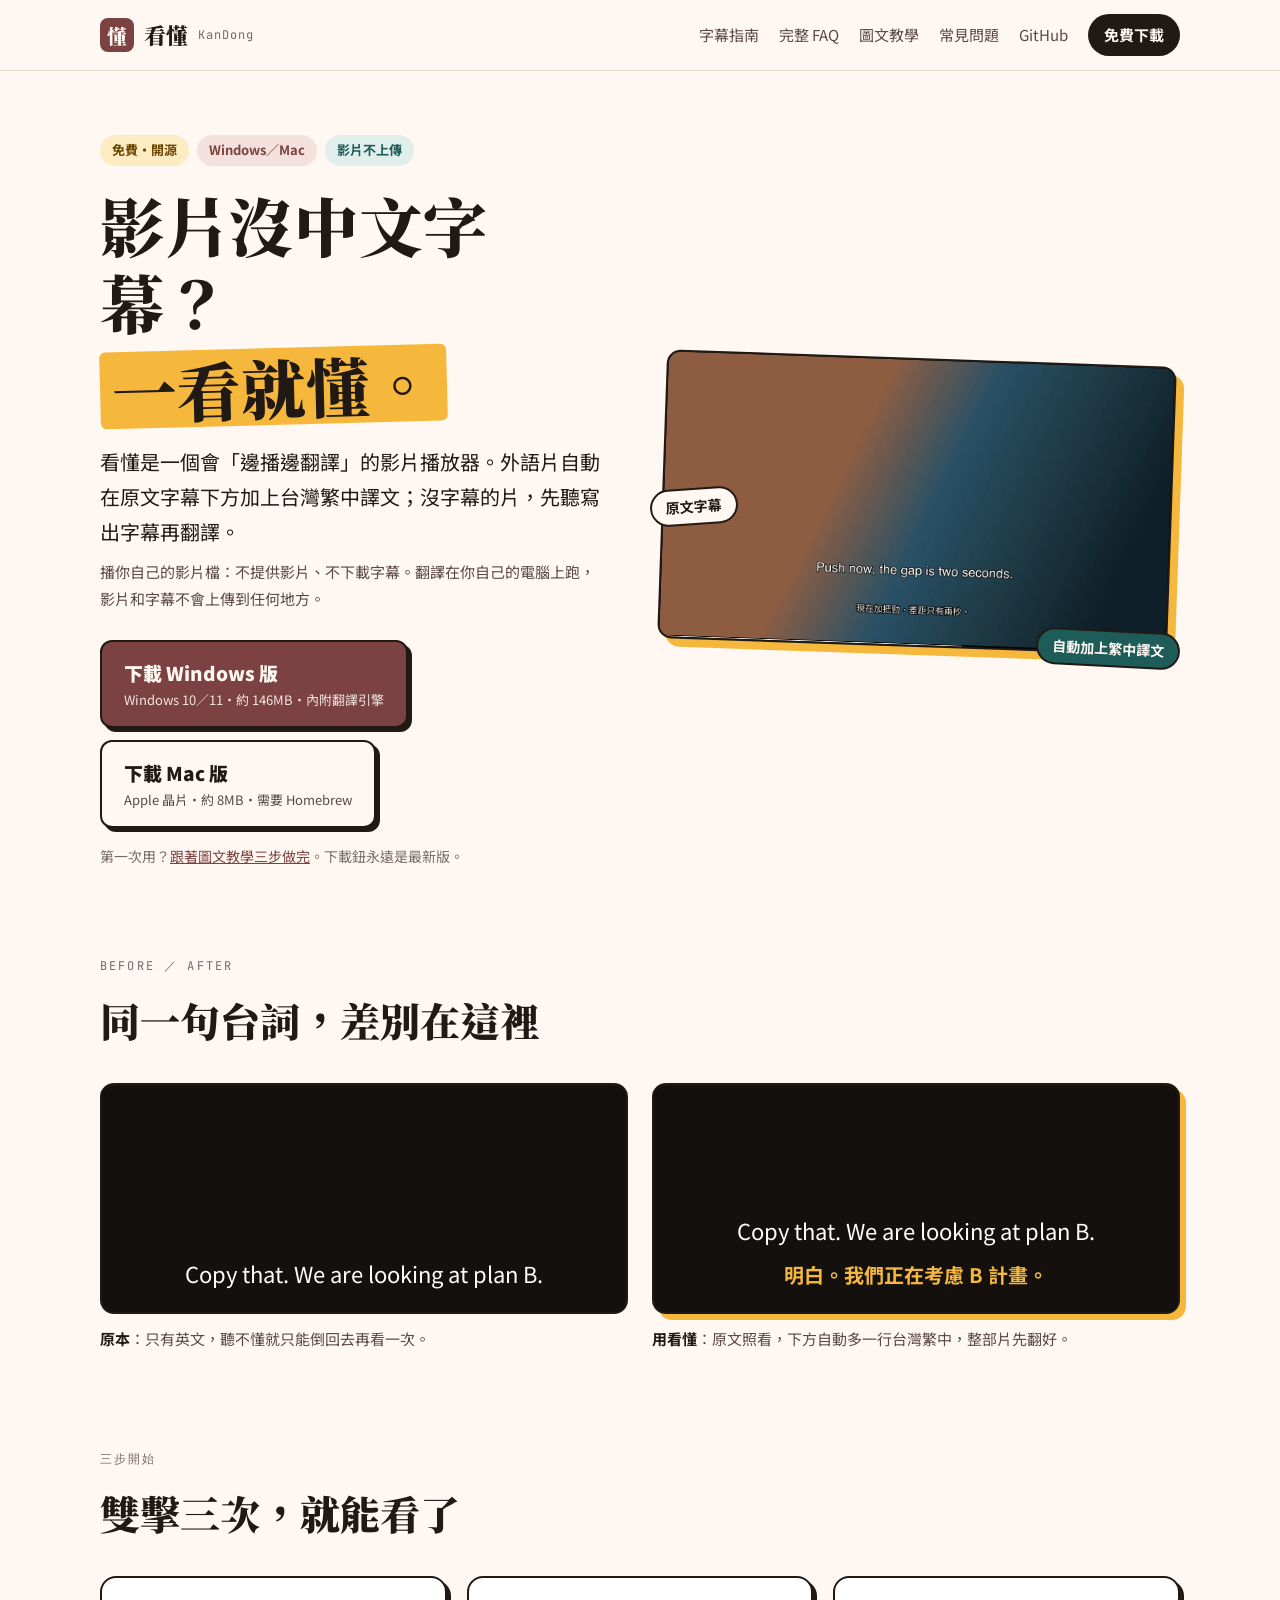
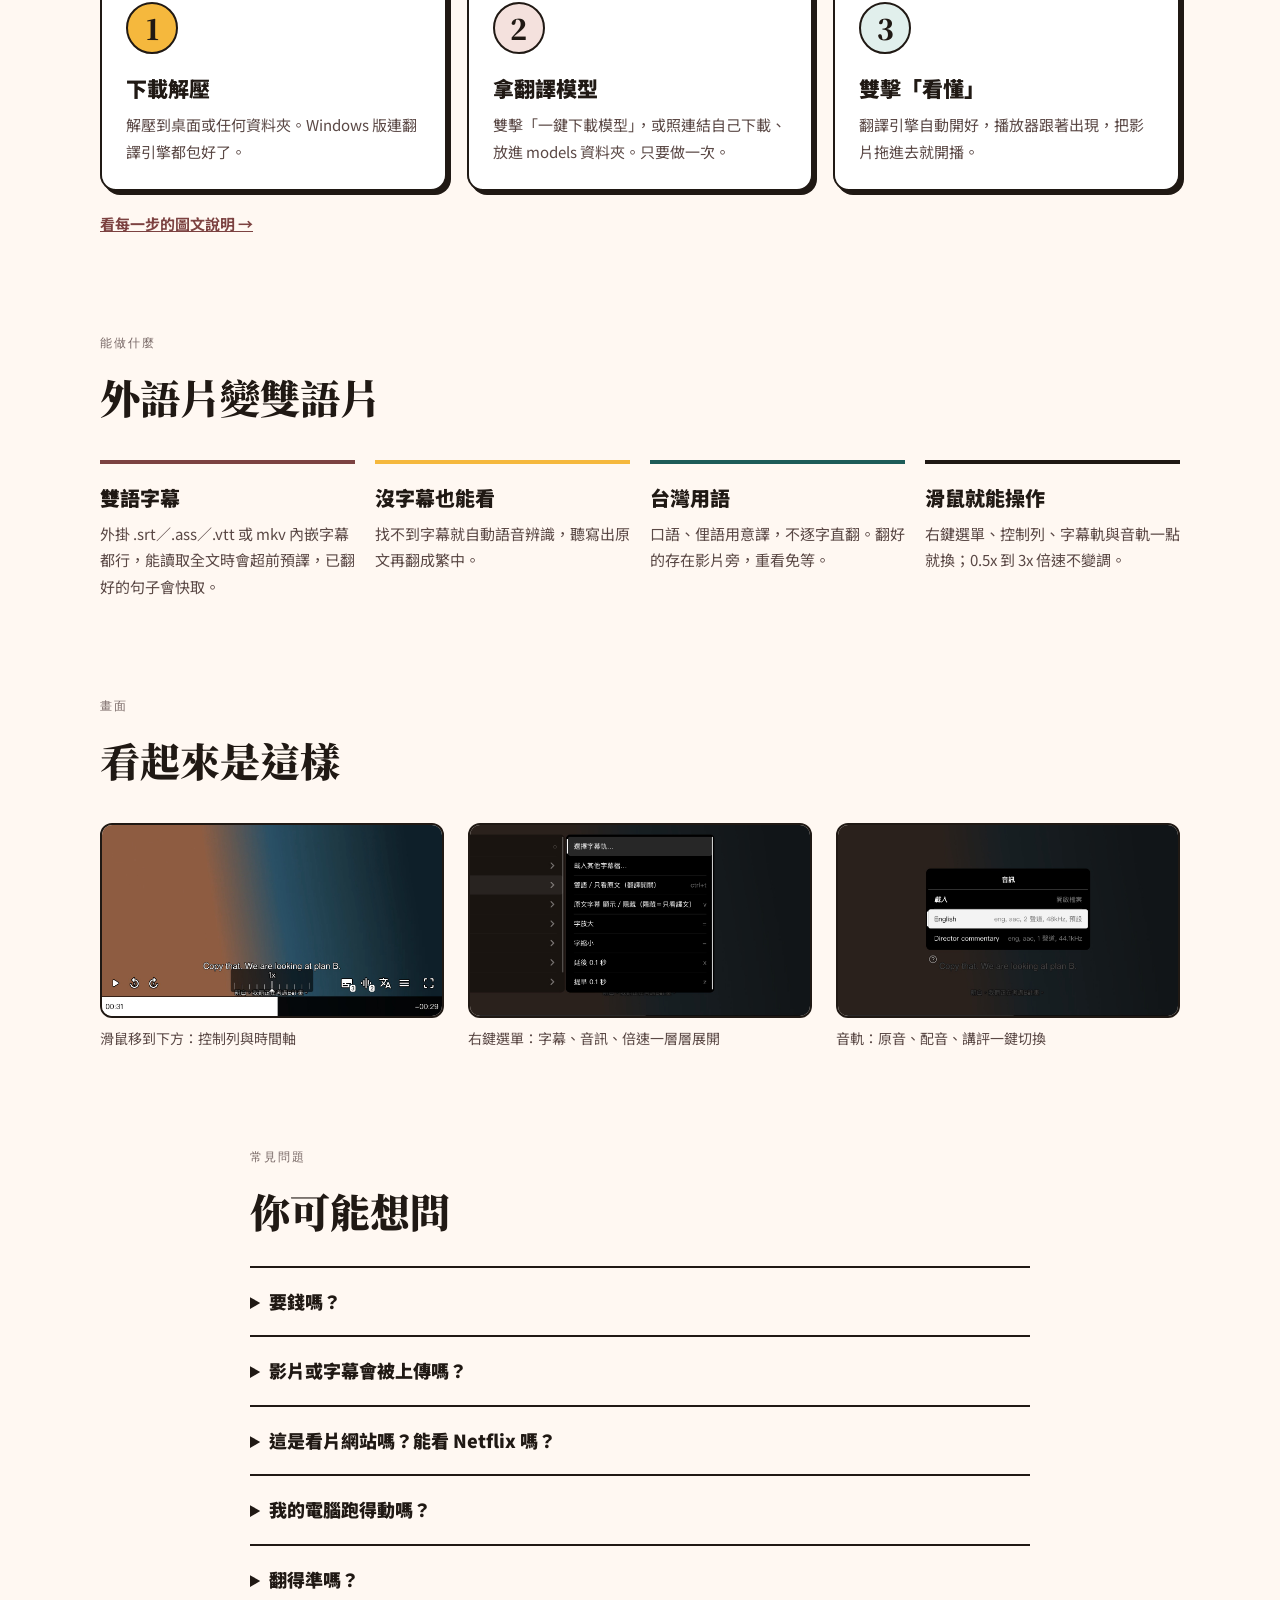
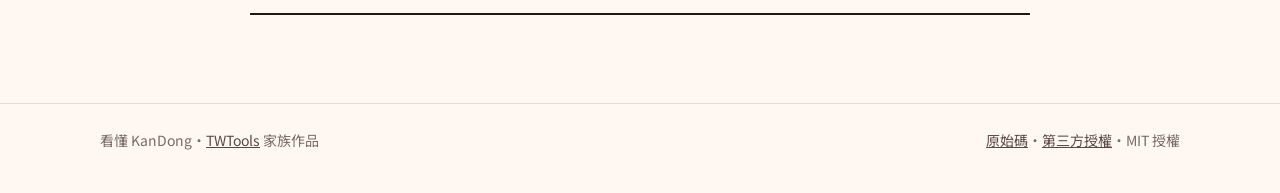
==== commit 15e498f7: "site: 新增字幕任務指南、FAQ 與來源驗收證據" ====
--- a/site/public/index.html
+++ b/site/public/index.html
@@ -21,7 +21,7 @@
 <link rel="preconnect" href="https://fonts.gstatic.com" crossorigin>
 <link rel="stylesheet" href="https://fonts.googleapis.com/css2?family=Noto+Sans+TC:wght@400;500;700;900&family=Noto+Serif+TC:wght@900&family=JetBrains+Mono:wght@500&display=swap">
 <style>
-html,body{margin:0;background:#fff8f2;overflow-x:hidden}
+*{box-sizing:border-box}html,body{margin:0;background:#fff8f2}
 a{color:#7c4241}a:hover{color:#5c2f2e}
 summary::-webkit-details-marker{color:#7c4241}
 </style>
@@ -45,6 +45,12 @@
 "url":"https://kandong.twtools.cc/","downloadUrl":"https://github.com/dvdmaru/kandong/releases/latest",
 "codeRepository":"https://github.com/dvdmaru/kandong","screenshot":"https://kandong.twtools.cc/img/watching.jpg"}
 </script>
+
+
+
+<!-- editorial-faq:start -->
+<script type="application/ld+json">{"@context": "https://schema.org", "@type": "FAQPage", "mainEntity": [{"@type": "Question", "name": "要錢嗎？", "acceptedAnswer": {"@type": "Answer", "text": "不用。看懂是 MIT 授權的開源軟體；翻譯模型 Hy-MT2 是 Apache-2.0，引擎 llama.cpp、whisper.cpp 都是 MIT。"}}, {"@type": "Question", "name": "影片或字幕會被上傳嗎？", "acceptedAnswer": {"@type": "Answer", "text": "預設本機設定下，翻譯和語音辨識在自己的電腦執行，影片和字幕不送到雲端翻譯服務。取得軟體、工具與模型仍需要網路；若自行設定區網伺服器，資料會送到指定電腦。"}}, {"@type": "Question", "name": "這是看片網站嗎？能看 Netflix 嗎？", "acceptedAnswer": {"@type": "Answer", "text": "都不是。看懂只播你電腦裡的影片檔，不提供影片、不下載字幕、不攔截串流、不破解 DRM。"}}, {"@type": "Question", "name": "我的電腦跑得動嗎？", "acceptedAnswer": {"@type": "Answer", "text": "記憶體 16GB 用標準模型（翻得比較好）；8GB 或較舊的電腦用輕量模型，快很多。README 實測 Apple M4／16GB、含 12 句前文，7B 每句約 1–1.5 秒，有字幕的片會超前預譯。"}}, {"@type": "Question", "name": "翻得準嗎？", "acceptedAnswer": {"@type": "Answer", "text": "人名常被音譯（例如 Marcus 變成「馬庫斯」），換大模型也可能發生；譯名修正仍在計畫中。機器翻譯難免出錯，重要內容請以原文為準。"}}]}</script>
+<!-- editorial-faq:end -->
 </head>
 <body>
 <div style="font-family: 'Noto Sans TC', sans-serif; color: #201914; background: #fff8f2; line-height: 1.75">
@@ -57,6 +63,8 @@
         <span style="font-family: 'JetBrains Mono', monospace; font-size: 12px; color: #786866; letter-spacing: 0.08em">KanDong</span>
       </a>
       <nav style="display: flex; gap: 20px; font-size: 15px; flex-wrap: wrap; align-items: center">
+        <a href="/articles/" style="color: #5a4845; text-decoration: none">字幕指南</a>
+        <a href="/faq/" style="color: #5a4845; text-decoration: none">完整 FAQ</a>
         <a href="/guide/" style="color: #5a4845; text-decoration: none">圖文教學</a>
         <a href="#faq" style="color: #5a4845; text-decoration: none">常見問題</a>
         <a href="https://github.com/dvdmaru/kandong" style="color: #5a4845; text-decoration: none">GitHub</a>
@@ -145,7 +153,7 @@
     <div style="display: grid; grid-template-columns: repeat(auto-fit, minmax(240px, 1fr)); gap: 20px">
       <div style="border-top: 4px solid #7c4241; padding-top: 16px">
         <h3 style="font-size: 20px; margin: 0 0 6px; font-weight: 900">雙語字幕</h3>
-        <p style="margin: 0; color: #5a4845; font-size: 15px">外掛 .srt／.ass／.vtt 或 mkv 內嵌字幕都行，整部片先翻好，看的時候不用等。</p>
+        <p style="margin: 0; color: #5a4845; font-size: 15px">外掛 .srt／.ass／.vtt 或 mkv 內嵌字幕都行，能讀取全文時會超前預譯，已翻好的句子會快取。</p>
       </div>
       <div style="border-top: 4px solid #f5b83d; padding-top: 16px">
         <h3 style="font-size: 20px; margin: 0 0 6px; font-weight: 900">沒字幕也能看</h3>
@@ -165,7 +173,7 @@
   <section style="max-width: 1120px; margin: 0 auto; padding: 48px 20px">
     <p style="font-family: 'JetBrains Mono', monospace; font-size: 12px; letter-spacing: 0.18em; color: #786866; margin: 0 0 8px">畫面</p>
     <h2 style="font-family: 'Noto Serif TC', serif; font-weight: 900; font-size: clamp(30px, 6vw, 40px); margin: 0 0 28px">看起來是這樣</h2>
-    <div style="display: grid; grid-template-columns: repeat(auto-fit, minmax(300px, 1fr)); gap: 24px">
+    <div style="display: grid; grid-template-columns: repeat(auto-fit, minmax(min(100%, 300px), 1fr)); gap: 24px">
       <figure style="margin: 0">
         <img src="img/controls.jpg" alt="滑鼠移到下方時出現的控制列" style="display: block; width: 100%; height: auto; border: 2px solid #201914; border-radius: 12px">
         <figcaption style="font-size: 14px; color: #5a4845; margin-top: 8px">滑鼠移到下方：控制列與時間軸</figcaption>
@@ -190,7 +198,7 @@
     </details>
     <details style="border-top: 2px solid #201914; padding: 18px 0">
       <summary style="font-weight: 900; font-size: 18px; cursor: pointer">影片或字幕會被上傳嗎？</summary>
-      <p style="margin: 10px 0 0; color: #5a4845">不會。翻譯和語音辨識都在你自己的電腦上跑，播放器不連任何雲端服務。只有第一次下載模型時會連到 Hugging Face。</p>
+      <p style="margin: 10px 0 0; color: #5a4845">預設本機設定下，翻譯和語音辨識在自己的電腦執行，影片和字幕不送到雲端翻譯服務。取得軟體、工具與模型仍需要網路；若自行設定區網伺服器，資料會送到指定電腦。</p>
     </details>
     <details style="border-top: 2px solid #201914; padding: 18px 0">
       <summary style="font-weight: 900; font-size: 18px; cursor: pointer">這是看片網站嗎？能看 Netflix 嗎？</summary>
@@ -198,11 +206,11 @@
     </details>
     <details style="border-top: 2px solid #201914; padding: 18px 0">
       <summary style="font-weight: 900; font-size: 18px; cursor: pointer">我的電腦跑得動嗎？</summary>
-      <p style="margin: 10px 0 0; color: #5a4845">記憶體 16GB 用標準模型（翻得比較好）；8GB 或較舊的電腦用輕量模型，快很多。實測 Apple M4／16GB 每句約 1–1.5 秒，有字幕的片會先翻好整部。</p>
+      <p style="margin: 10px 0 0; color: #5a4845">記憶體 16GB 用標準模型（翻得比較好）；8GB 或較舊的電腦用輕量模型，快很多。README 實測 Apple M4／16GB、含 12 句前文，7B 每句約 1–1.5 秒，有字幕的片會超前預譯。</p>
     </details>
     <details style="border-top: 2px solid #201914; border-bottom: 2px solid #201914; padding: 18px 0">
       <summary style="font-weight: 900; font-size: 18px; cursor: pointer">翻得準嗎？</summary>
-      <p style="margin: 10px 0 0; color: #5a4845">一般對話、口語大多自然；人名常被音譯（例如 Marcus 變成「馬庫斯」），之後會改進。機器翻譯難免出錯，重要內容請以原文為準。</p>
+      <p style="margin: 10px 0 0; color: #5a4845">人名常被音譯（例如 Marcus 變成「馬庫斯」），換大模型也可能發生；譯名修正仍在計畫中。機器翻譯難免出錯，重要內容請以原文為準。</p>
     </details>
   </section>
 
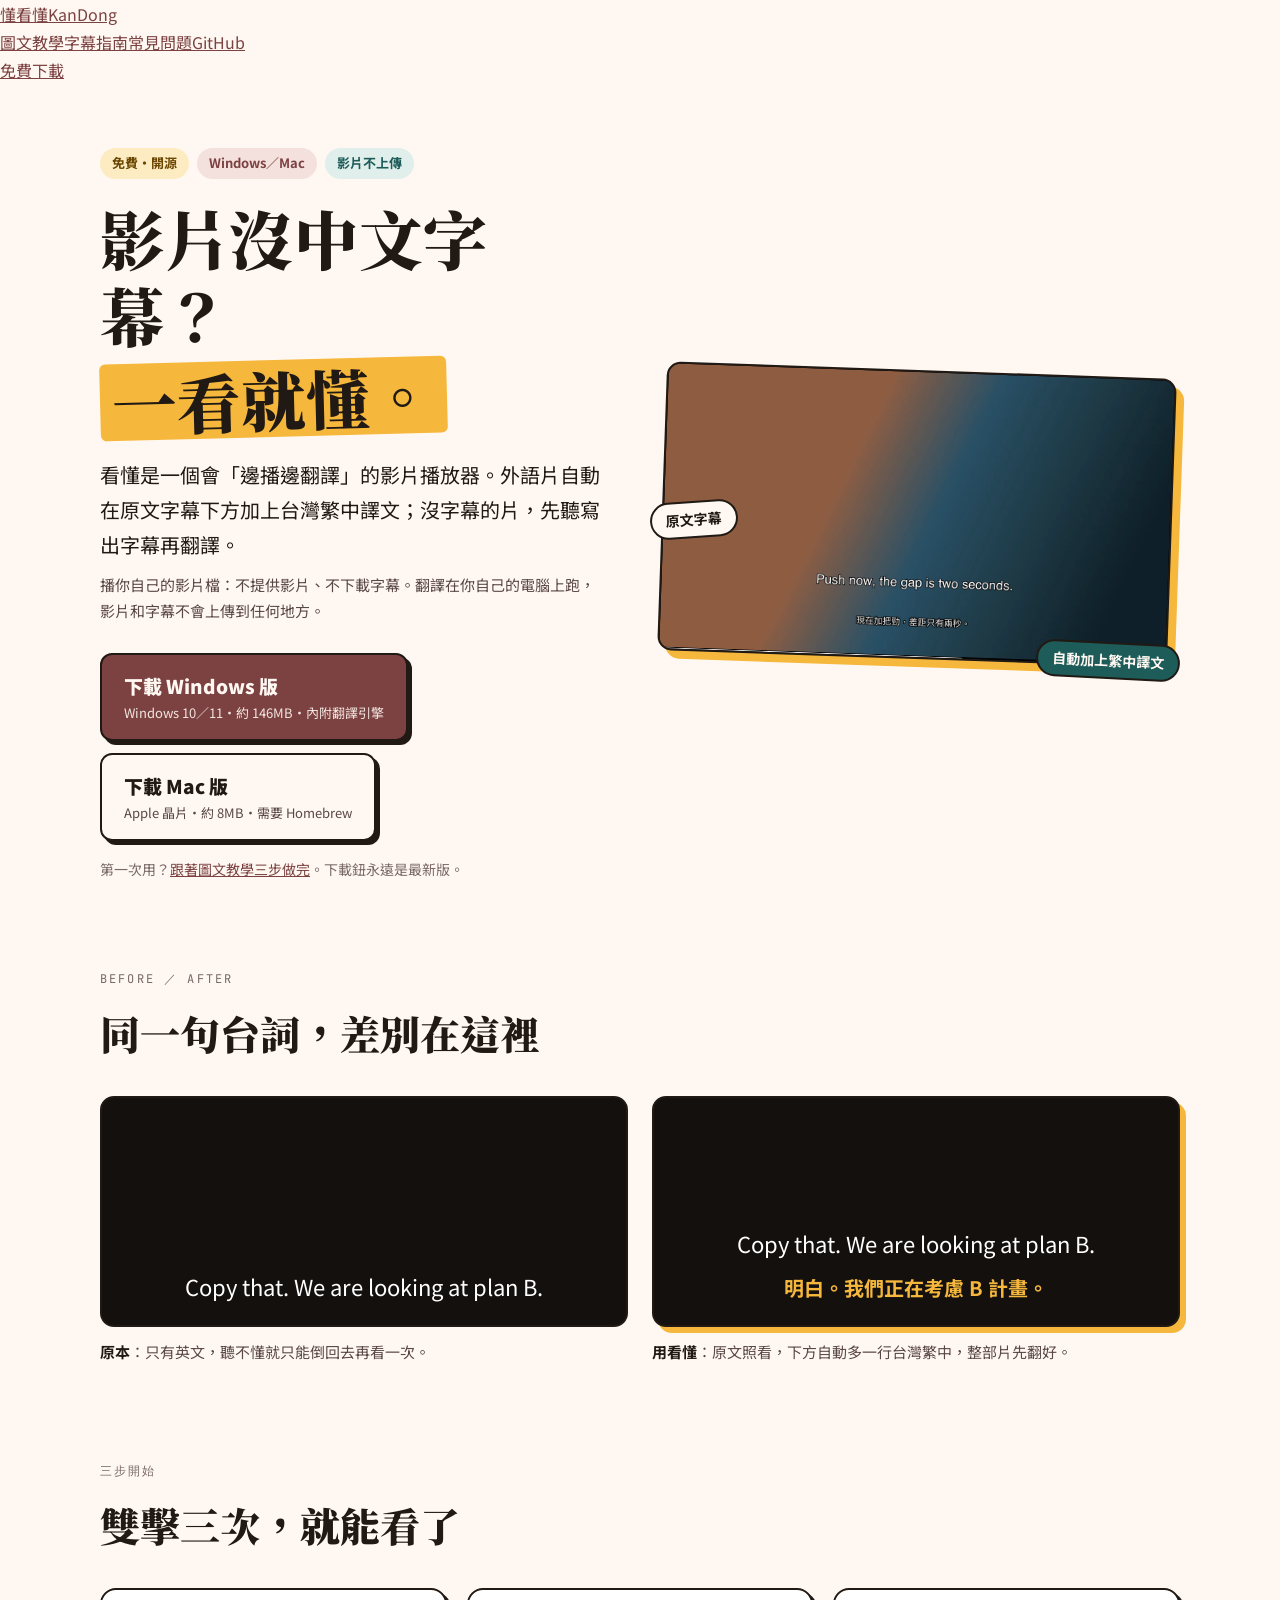
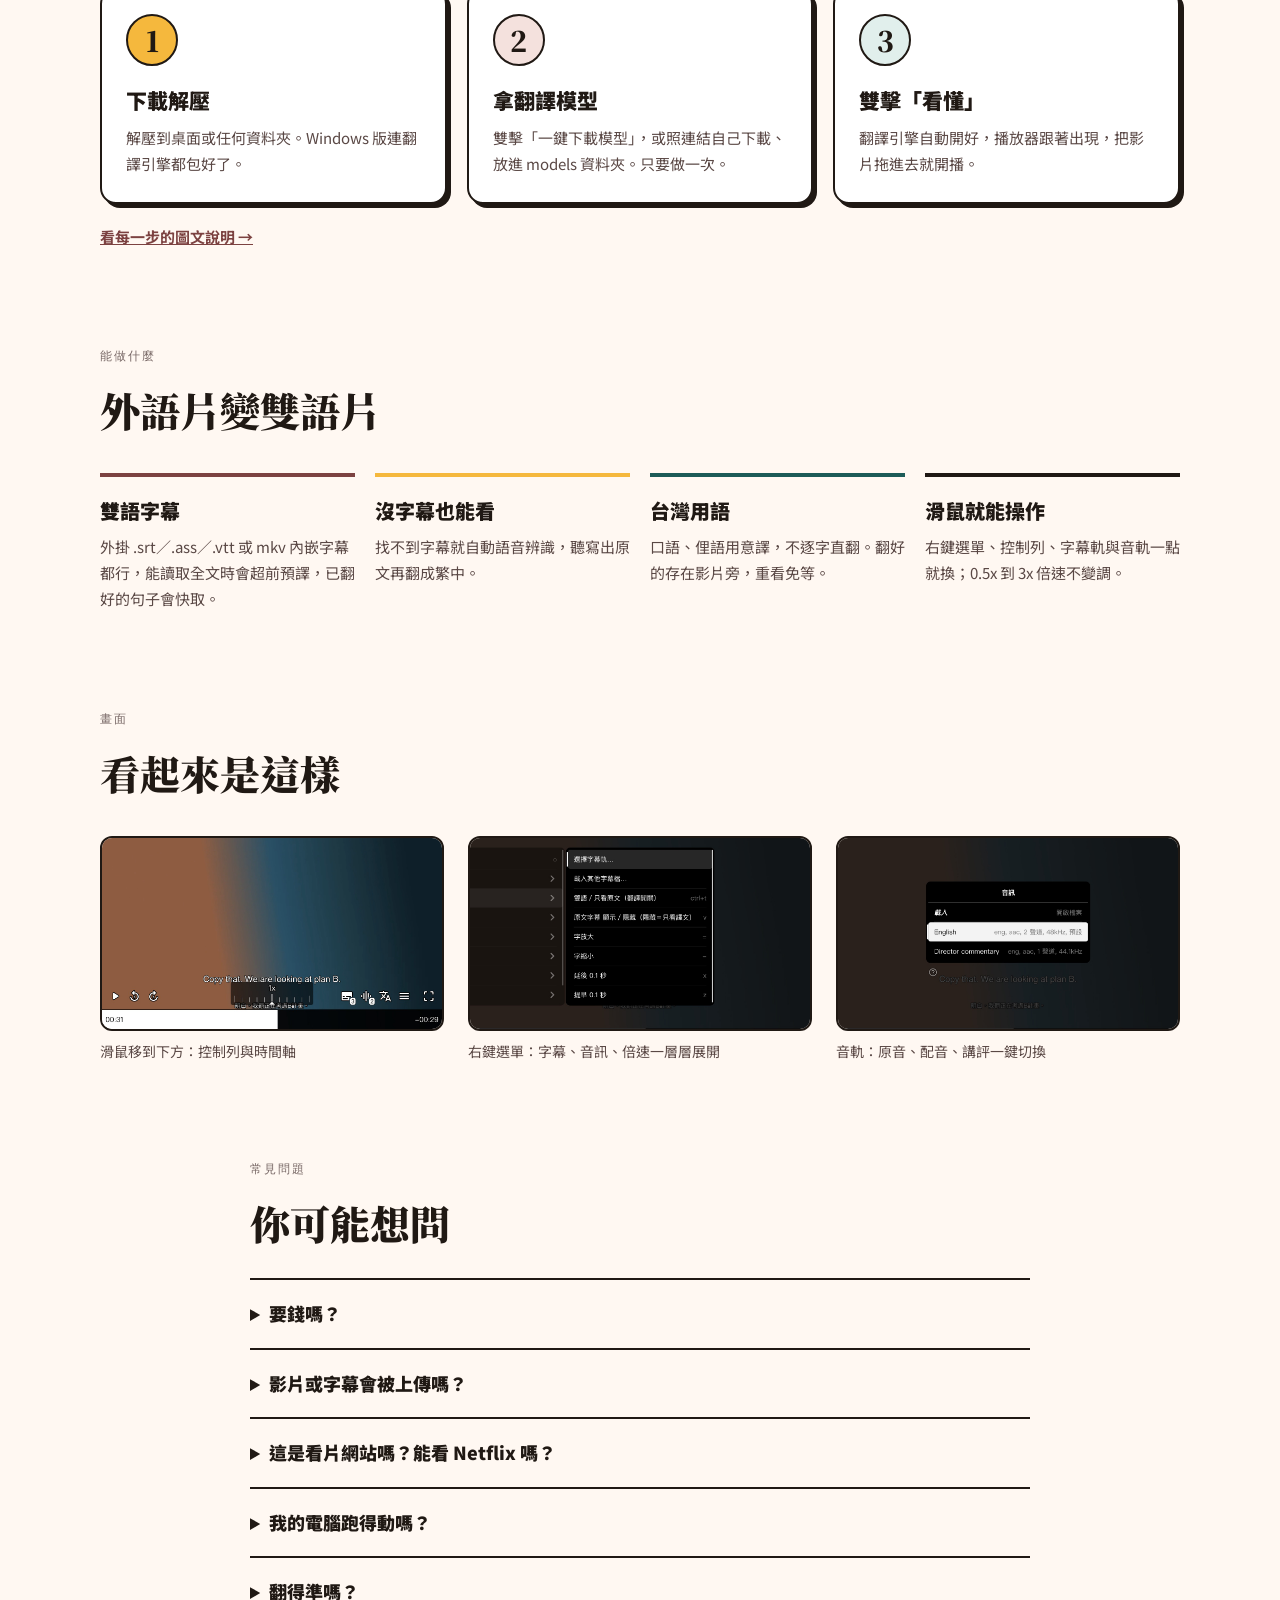
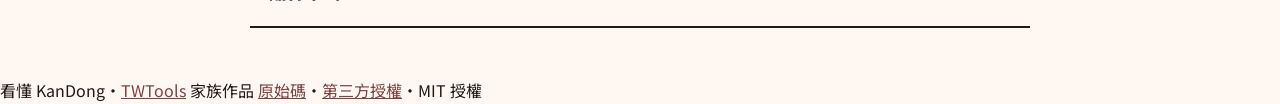
==== commit 0118a758: "site: 七頁共用同一組頁首與頁尾 - 首頁、圖文教學、字幕指南、三篇文章、常見問題的頁首原本各不相同；改由 build-pages.py 的 site_header()／SITE_FOOTER 產" ====
--- a/site/public/index.html
+++ b/site/public/index.html
@@ -47,6 +47,7 @@
 </script>
 
 
+<link rel="stylesheet" href="/site.css">
 
 <!-- editorial-faq:start -->
 <script type="application/ld+json">{"@context": "https://schema.org", "@type": "FAQPage", "mainEntity": [{"@type": "Question", "name": "要錢嗎？", "acceptedAnswer": {"@type": "Answer", "text": "不用。看懂是 MIT 授權的開源軟體；翻譯模型 Hy-MT2 是 Apache-2.0，引擎 llama.cpp、whisper.cpp 都是 MIT。"}}, {"@type": "Question", "name": "影片或字幕會被上傳嗎？", "acceptedAnswer": {"@type": "Answer", "text": "預設本機設定下，翻譯和語音辨識在自己的電腦執行，影片和字幕不送到雲端翻譯服務。取得軟體、工具與模型仍需要網路；若自行設定區網伺服器，資料會送到指定電腦。"}}, {"@type": "Question", "name": "這是看片網站嗎？能看 Netflix 嗎？", "acceptedAnswer": {"@type": "Answer", "text": "都不是。看懂只播你電腦裡的影片檔，不提供影片、不下載字幕、不攔截串流、不破解 DRM。"}}, {"@type": "Question", "name": "我的電腦跑得動嗎？", "acceptedAnswer": {"@type": "Answer", "text": "記憶體 16GB 用標準模型（翻得比較好）；8GB 或較舊的電腦用輕量模型，快很多。README 實測 Apple M4／16GB、含 12 句前文，7B 每句約 1–1.5 秒，有字幕的片會超前預譯。"}}, {"@type": "Question", "name": "翻得準嗎？", "acceptedAnswer": {"@type": "Answer", "text": "人名常被音譯（例如 Marcus 變成「馬庫斯」），換大模型也可能發生；譯名修正仍在計畫中。機器翻譯難免出錯，重要內容請以原文為準。"}}]}</script>
@@ -55,23 +56,11 @@
 <body>
 <div style="font-family: 'Noto Sans TC', sans-serif; color: #201914; background: #fff8f2; line-height: 1.75">
 
-  <header style="border-bottom: 1px solid #ecd9d0; background: #fff8f2">
-    <div style="max-width: 1120px; margin: 0 auto; padding: 14px 20px; display: flex; align-items: center; justify-content: space-between; gap: 16px; flex-wrap: wrap">
-      <a href="#" style="display: flex; align-items: center; gap: 10px; text-decoration: none; color: #201914">
-        <span style="width: 34px; height: 34px; border-radius: 8px; background: #7c4241; color: #fff8f2; display: grid; place-items: center; font-family: 'Noto Serif TC', serif; font-weight: 900; font-size: 20px">懂</span>
-        <span style="font-family: 'Noto Serif TC', serif; font-weight: 900; font-size: 22px">看懂</span>
-        <span style="font-family: 'JetBrains Mono', monospace; font-size: 12px; color: #786866; letter-spacing: 0.08em">KanDong</span>
-      </a>
-      <nav style="display: flex; gap: 20px; font-size: 15px; flex-wrap: wrap; align-items: center">
-        <a href="/articles/" style="color: #5a4845; text-decoration: none">字幕指南</a>
-        <a href="/faq/" style="color: #5a4845; text-decoration: none">完整 FAQ</a>
-        <a href="/guide/" style="color: #5a4845; text-decoration: none">圖文教學</a>
-        <a href="#faq" style="color: #5a4845; text-decoration: none">常見問題</a>
-        <a href="https://github.com/dvdmaru/kandong" style="color: #5a4845; text-decoration: none">GitHub</a>
-        <a href="#download" style="background: #201914; color: #fff8f2; text-decoration: none; padding: 8px 16px; border-radius: 999px; font-weight: 700">免費下載</a>
-      </nav>
-    </div>
-  </header>
+  <header class="site-header"><div class="bar">
+<a class="logo" href="/" aria-label="看懂 KanDong 首頁"><span class="logo-mark" aria-hidden="true">懂</span><span class="logo-word">看懂</span><span class="logo-en" aria-hidden="true">KanDong</span></a>
+<nav class="site-nav" aria-label="主選單"><a href="/guide/">圖文教學</a><a href="/articles/">字幕指南</a><a href="/faq/">常見問題</a><a href="https://github.com/dvdmaru/kandong">GitHub</a></nav>
+<a class="pill" href="/#download">免費下載</a>
+</div></header>
 
   <section style="max-width: 1120px; margin: 0 auto; padding: 64px 20px 40px; display: flex; flex-wrap: wrap; gap: 48px; align-items: center">
     <div style="flex: 1 1 440px; min-width: 0">
@@ -214,12 +203,10 @@
     </details>
   </section>
 
-  <footer style="border-top: 1px solid #ecd9d0; margin-top: 40px">
-    <div style="max-width: 1120px; margin: 0 auto; padding: 24px 20px 40px; display: flex; justify-content: space-between; gap: 12px; flex-wrap: wrap; font-size: 14px; color: #786866">
-      <span>看懂 KanDong・<a href="https://twtools.cc/" style="color: #5a4845">TWTools</a> 家族作品</span>
-      <span><a href="https://github.com/dvdmaru/kandong" style="color: #5a4845">原始碼</a>・<a href="https://github.com/dvdmaru/kandong/blob/main/THIRD_PARTY.md" style="color: #5a4845">第三方授權</a>・MIT 授權</span>
-    </div>
-  </footer>
+  <footer class="site-footer"><div class="bar">
+<span>看懂 KanDong・<a href="https://twtools.cc/">TWTools</a> 家族作品</span>
+<span><a href="https://github.com/dvdmaru/kandong">原始碼</a>・<a href="https://github.com/dvdmaru/kandong/blob/main/THIRD_PARTY.md">第三方授權</a>・MIT 授權</span>
+</div></footer>
 </div>
 </body>
 </html>
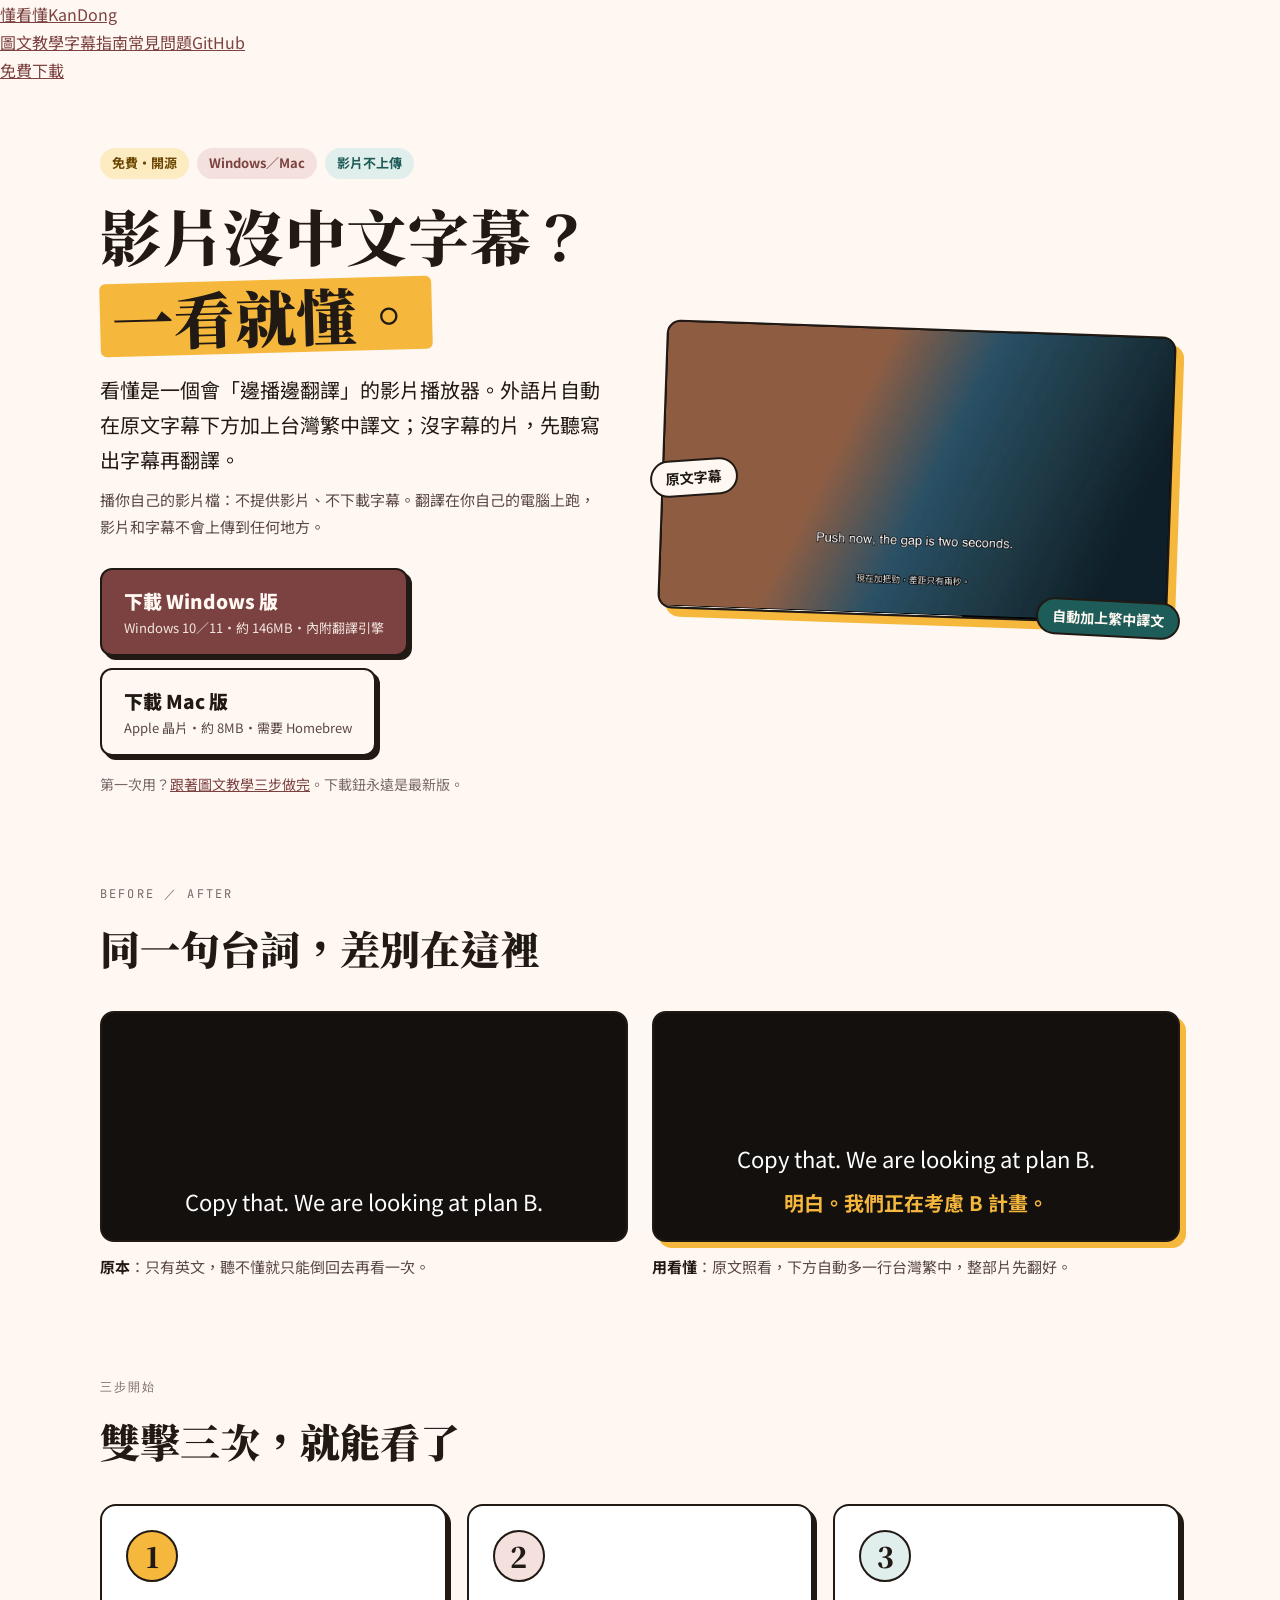
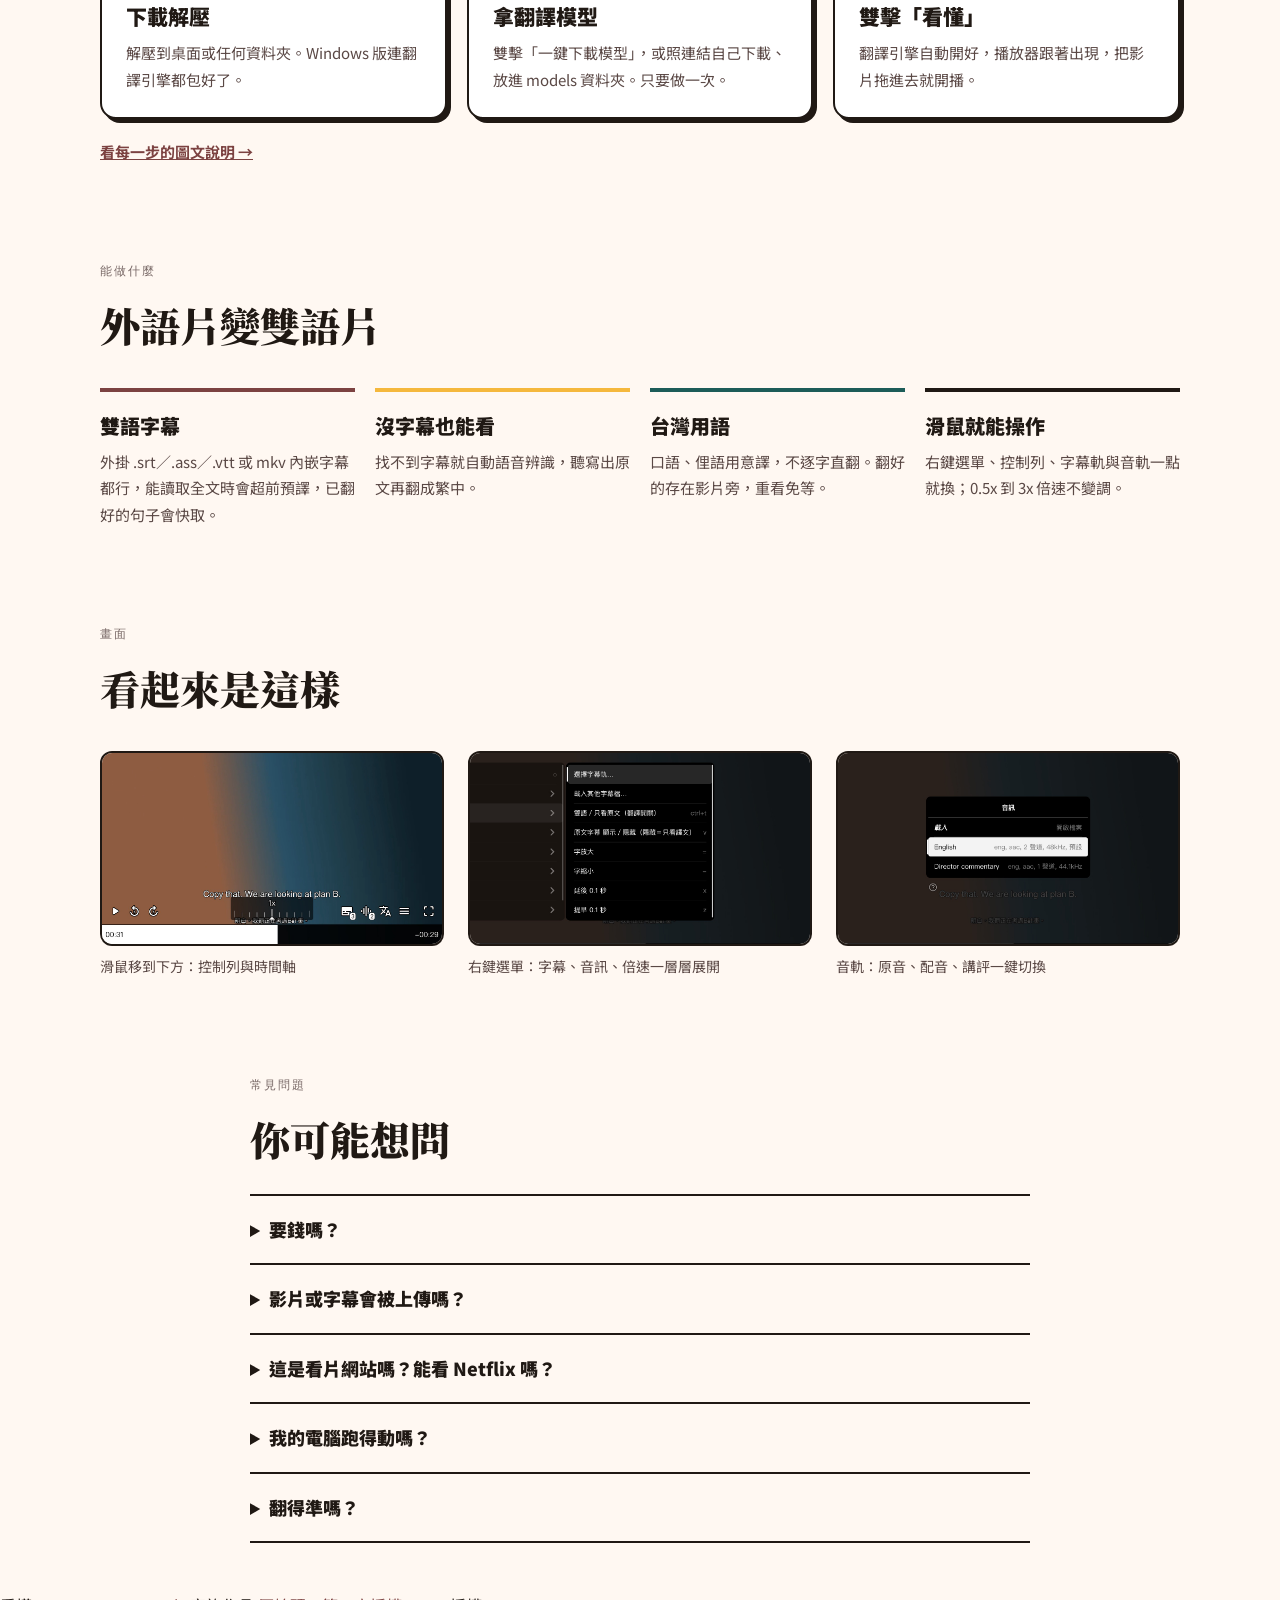
==== commit 032b1c20: "site: 首頁大標依欄寬縮放，避免「幕？」掉到第二行 兩欄排版時左欄約 456px，64px 的「影片沒中文字幕？」放不下。左欄設為 container，大標字級改為 clamp(30px, 12c" ====
--- a/site/public/index.html
+++ b/site/public/index.html
@@ -63,13 +63,13 @@
 </div></header>
 
   <section style="max-width: 1120px; margin: 0 auto; padding: 64px 20px 40px; display: flex; flex-wrap: wrap; gap: 48px; align-items: center">
-    <div style="flex: 1 1 440px; min-width: 0">
+    <div style="flex: 1 1 440px; min-width: 0; container-type: inline-size">
       <div style="display: flex; gap: 8px; flex-wrap: wrap; margin-bottom: 20px">
         <span style="background: #fdebc2; color: #6b4600; font-size: 13px; font-weight: 700; padding: 4px 12px; border-radius: 999px">免費・開源</span>
         <span style="background: #f4e1dd; color: #7c4241; font-size: 13px; font-weight: 700; padding: 4px 12px; border-radius: 999px">Windows／Mac</span>
         <span style="background: #e1efec; color: #1d5c58; font-size: 13px; font-weight: 700; padding: 4px 12px; border-radius: 999px">影片不上傳</span>
       </div>
-      <h1 style="font-family: 'Noto Serif TC', serif; font-weight: 900; font-size: clamp(40px, 8vw, 64px); line-height: 1.2; margin: 0 0 20px; letter-spacing: 0.01em">影片沒中文字幕？<br><span style="display: inline-block; background: #f5b83d; color: #201914; padding: 0 12px; border-radius: 6px; transform: rotate(-1.5deg); margin-top: 8px">一看就懂。</span></h1>
+      <h1 style="font-family: 'Noto Serif TC', serif; font-weight: 900; font-size: clamp(40px, 8vw, 64px); font-size: clamp(30px, 12cqi, 64px); line-height: 1.2; margin: 0 0 20px; letter-spacing: 0.01em">影片沒中文字幕？<br><span style="display: inline-block; background: #f5b83d; color: #201914; padding: 0 12px; border-radius: 6px; transform: rotate(-1.5deg); margin-top: 8px">一看就懂。</span></h1>
       <p style="font-size: 20px; margin: 0 0 10px; max-width: 34em">看懂是一個會「邊播邊翻譯」的影片播放器。外語片自動在原文字幕下方加上台灣繁中譯文；沒字幕的片，先聽寫出字幕再翻譯。</p>
       <p style="font-size: 15px; color: #5a4845; margin: 0 0 28px; max-width: 36em">播你自己的影片檔：不提供影片、不下載字幕。翻譯在你自己的電腦上跑，影片和字幕不會上傳到任何地方。</p>
       <div id="download" style="display: flex; gap: 12px; flex-wrap: wrap">
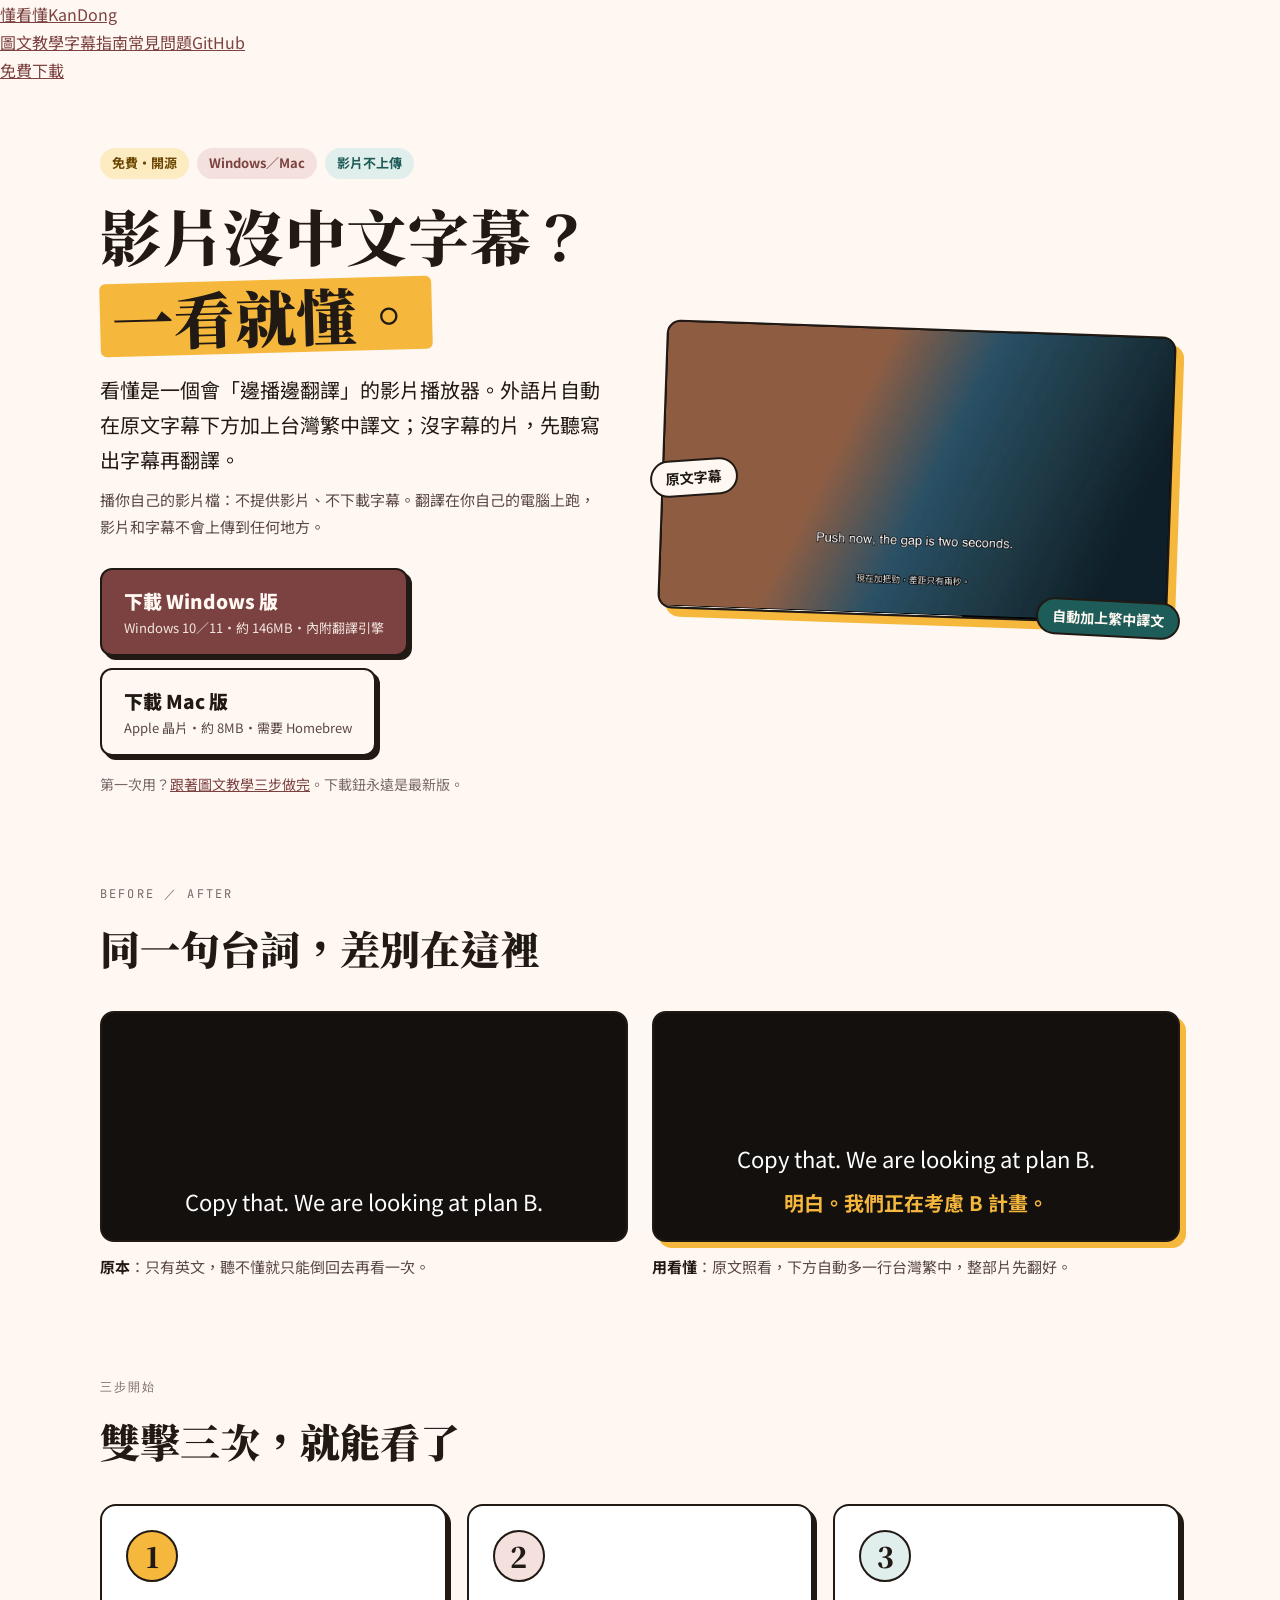
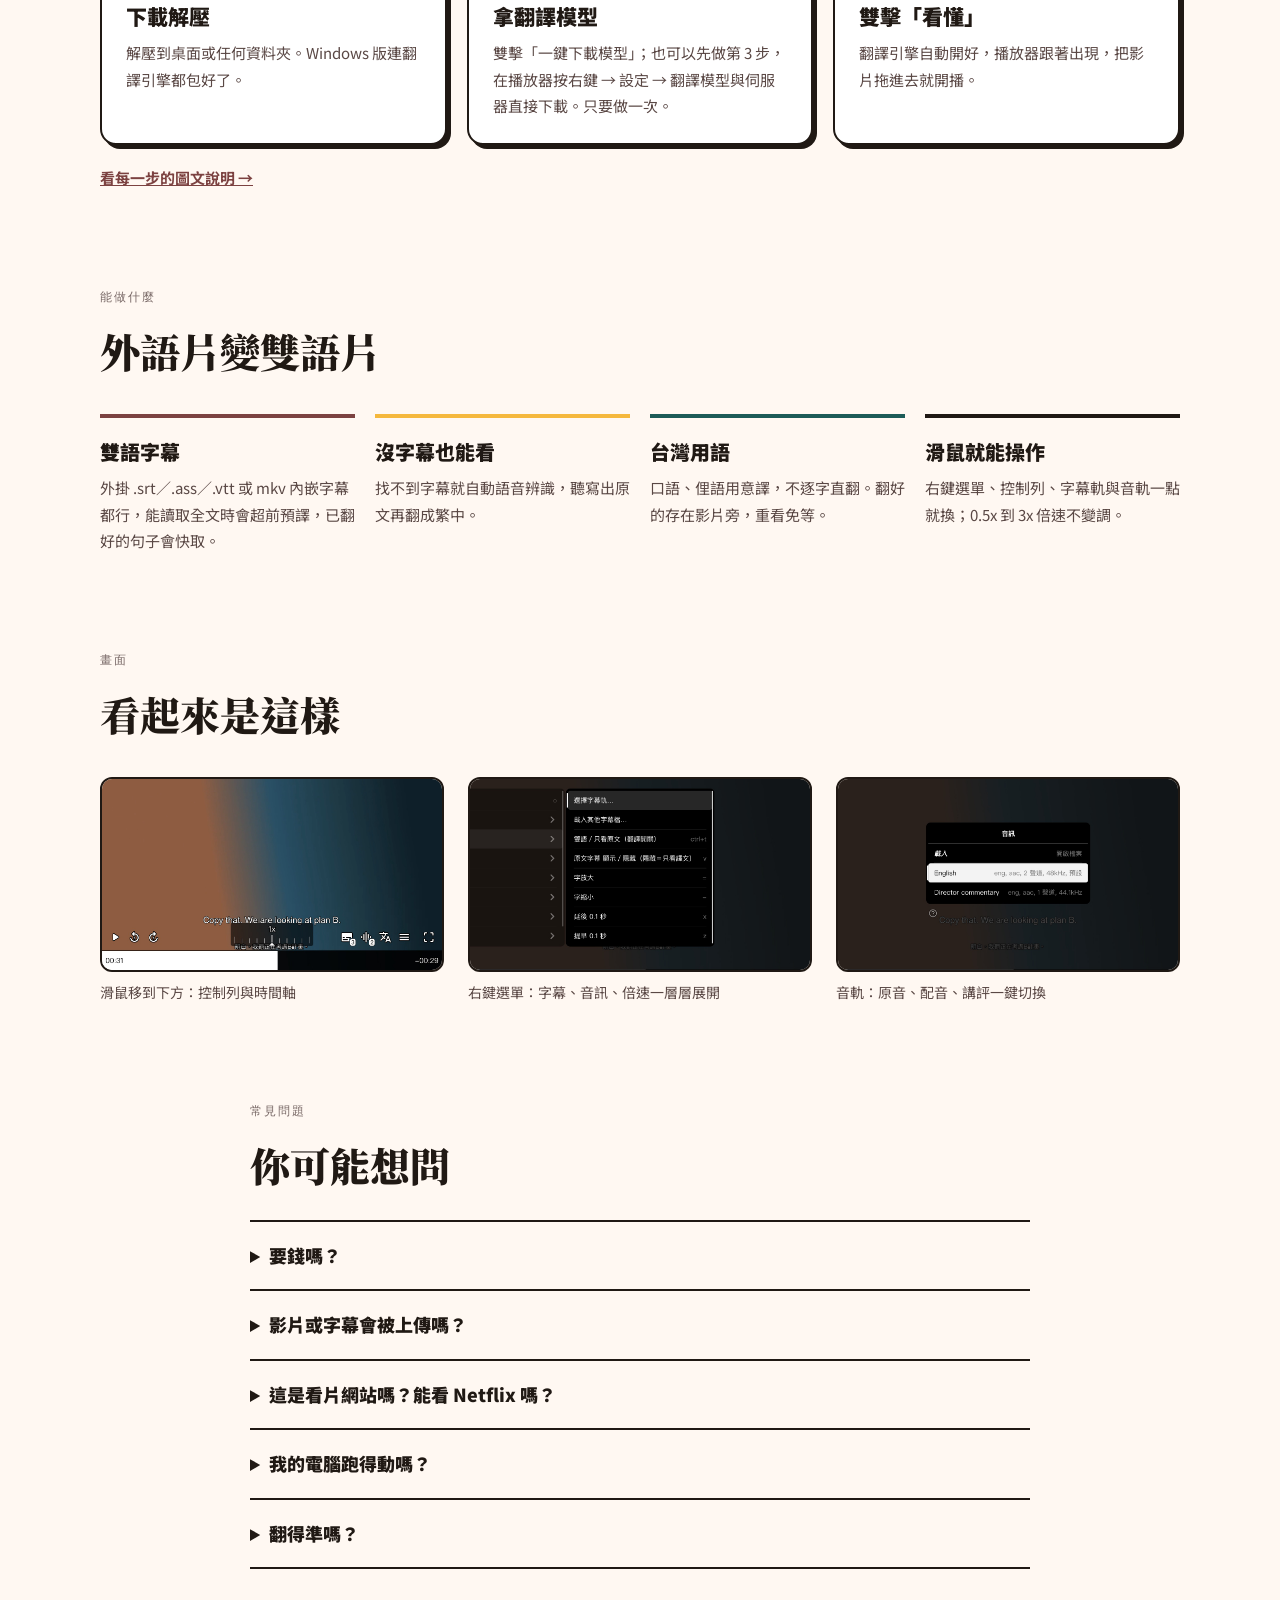
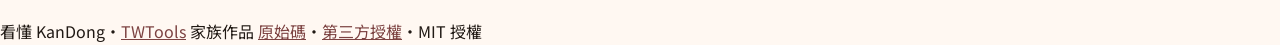
==== commit be672380: "site: 官網補上 0.3.0 的播放器內下載與換模型，拿掉「模型選單只是預告」 - 首頁第 2 步：多一句「也可以先做第 3 步，在播放器按右鍵 → 設定 → 翻譯模型與伺服器直接下載」。 - 圖" ====
--- a/site/public/index.html
+++ b/site/public/index.html
@@ -125,7 +125,7 @@
       <div style="background: #ffffff; border: 2px solid #201914; border-radius: 16px; padding: 24px; box-shadow: 4px 4px 0 #201914">
         <div style="width: 52px; height: 52px; border-radius: 50%; background: #f4e1dd; display: grid; place-items: center; font-family: 'Noto Serif TC', serif; font-weight: 900; font-size: 28px; border: 2px solid #201914">2</div>
         <h3 style="font-size: 21px; margin: 16px 0 6px; font-weight: 900">拿翻譯模型</h3>
-        <p style="margin: 0; color: #5a4845; font-size: 15px">雙擊「一鍵下載模型」，或照連結自己下載、放進 models 資料夾。只要做一次。</p>
+        <p style="margin: 0; color: #5a4845; font-size: 15px">雙擊「一鍵下載模型」；也可以先做第 3 步，在播放器按右鍵 → 設定 → 翻譯模型與伺服器直接下載。只要做一次。</p>
       </div>
       <div style="background: #ffffff; border: 2px solid #201914; border-radius: 16px; padding: 24px; box-shadow: 4px 4px 0 #201914">
         <div style="width: 52px; height: 52px; border-radius: 50%; background: #e1efec; display: grid; place-items: center; font-family: 'Noto Serif TC', serif; font-weight: 900; font-size: 28px; border: 2px solid #201914">3</div>
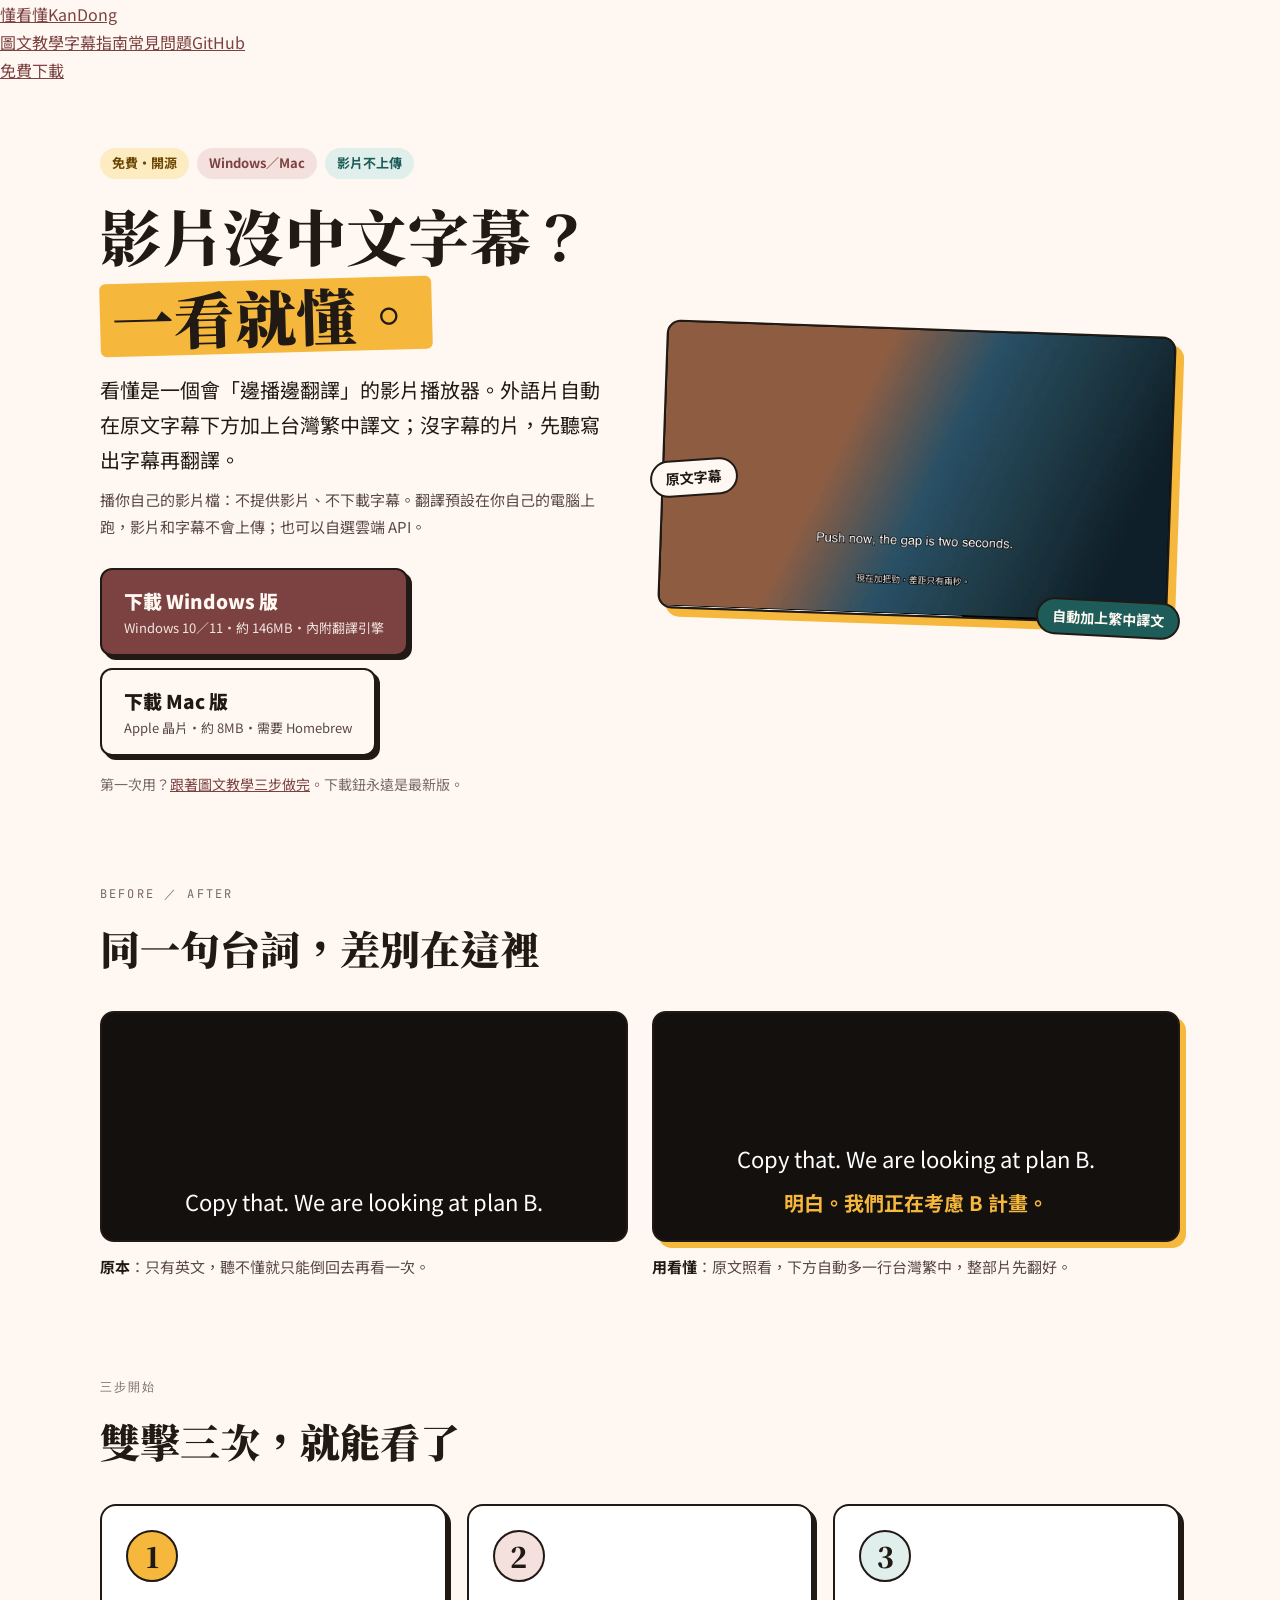
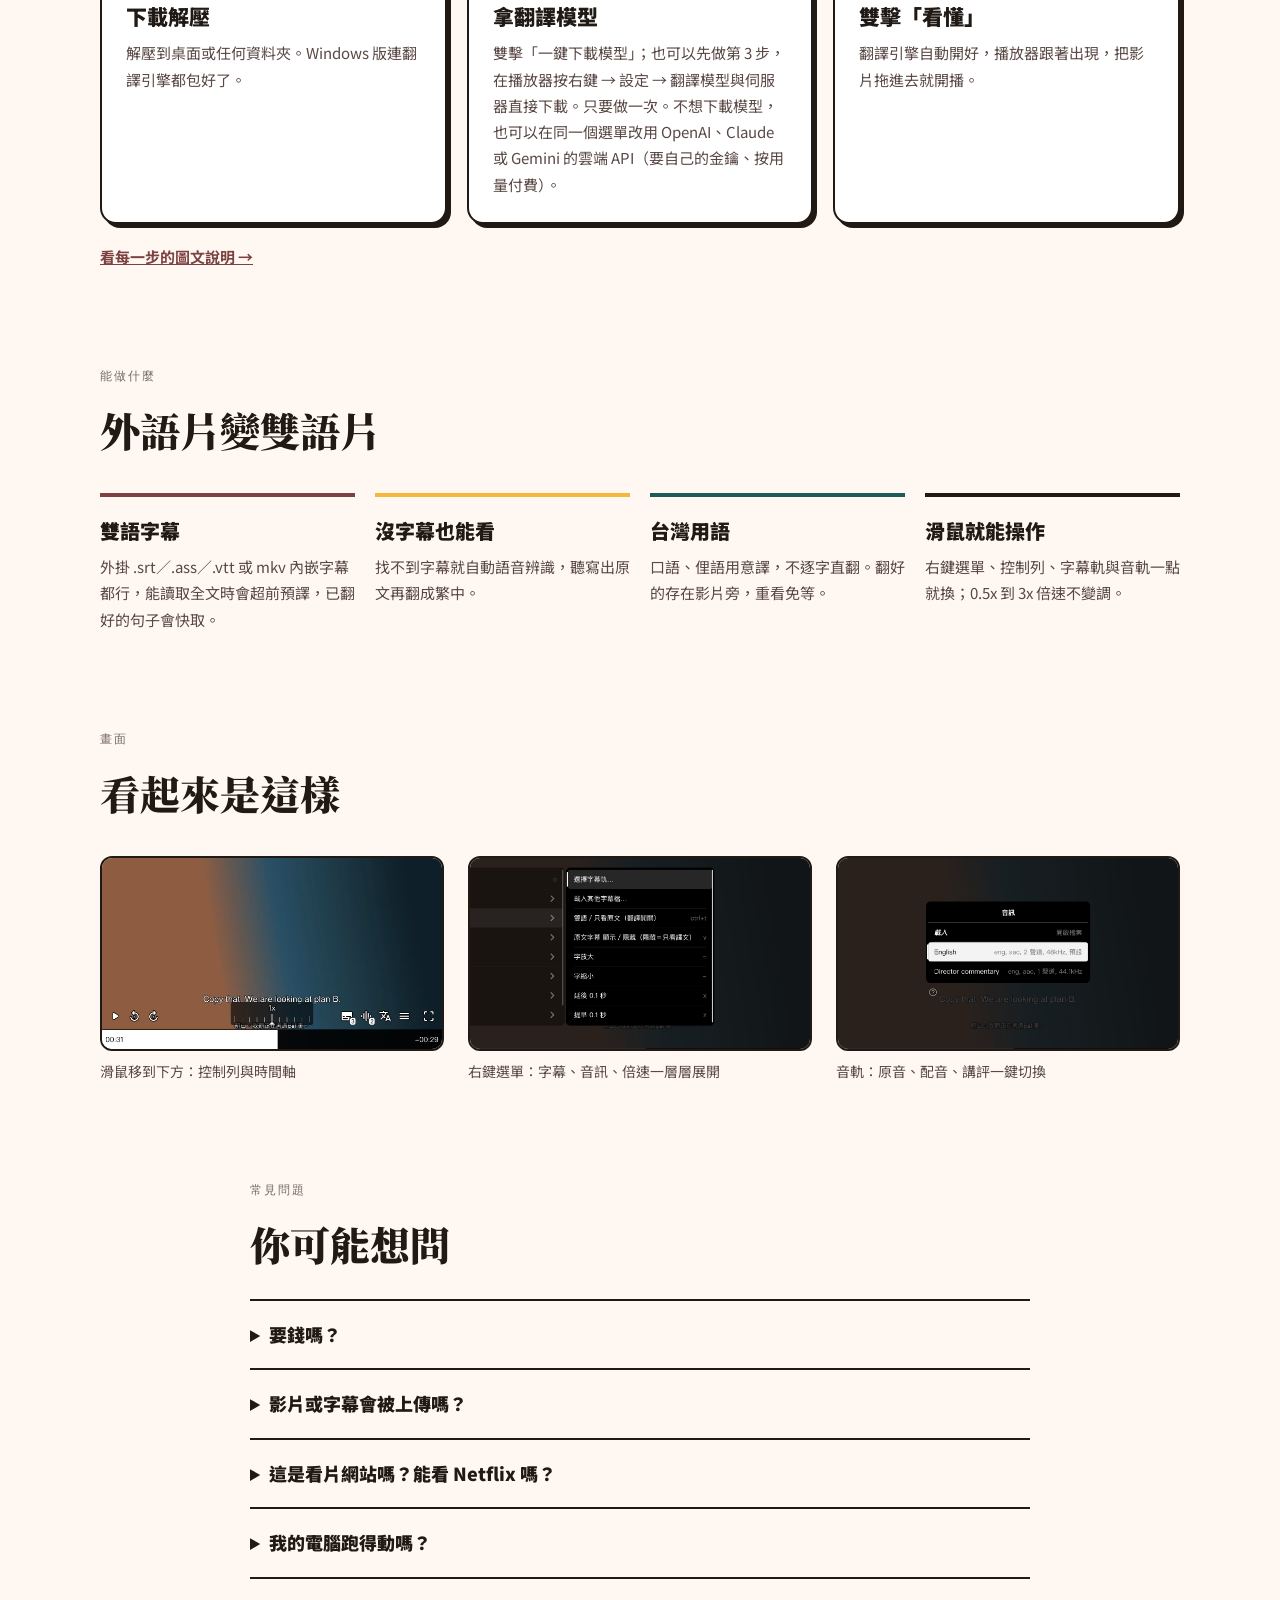
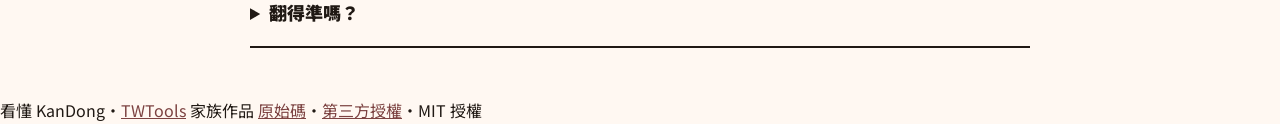
==== commit 58ec4e26: "site: 官網補上 0.4.0 雲端 API 選項 - 首頁：主文案改「翻譯預設在你自己的電腦上跑……也可以自選雲端 API」（影片不上傳的標語不變）；   第 2 步補一句改用雲端 API；隱私問" ====
--- a/site/public/index.html
+++ b/site/public/index.html
@@ -50,7 +50,7 @@
 <link rel="stylesheet" href="/site.css">
 
 <!-- editorial-faq:start -->
-<script type="application/ld+json">{"@context": "https://schema.org", "@type": "FAQPage", "mainEntity": [{"@type": "Question", "name": "要錢嗎？", "acceptedAnswer": {"@type": "Answer", "text": "不用。看懂是 MIT 授權的開源軟體；翻譯模型 Hy-MT2 是 Apache-2.0，引擎 llama.cpp、whisper.cpp 都是 MIT。"}}, {"@type": "Question", "name": "影片或字幕會被上傳嗎？", "acceptedAnswer": {"@type": "Answer", "text": "預設本機設定下，翻譯和語音辨識在自己的電腦執行，影片和字幕不送到雲端翻譯服務。取得軟體、工具與模型仍需要網路；若自行設定區網伺服器，資料會送到指定電腦。"}}, {"@type": "Question", "name": "這是看片網站嗎？能看 Netflix 嗎？", "acceptedAnswer": {"@type": "Answer", "text": "都不是。看懂只播你電腦裡的影片檔，不提供影片、不下載字幕、不攔截串流、不破解 DRM。"}}, {"@type": "Question", "name": "我的電腦跑得動嗎？", "acceptedAnswer": {"@type": "Answer", "text": "記憶體 16GB 用標準模型（翻得比較好）；8GB 或較舊的電腦用輕量模型，快很多。README 實測 Apple M4／16GB、含 12 句前文，7B 每句約 1–1.5 秒，有字幕的片會超前預譯。"}}, {"@type": "Question", "name": "翻得準嗎？", "acceptedAnswer": {"@type": "Answer", "text": "人名常被音譯（例如 Marcus 變成「馬庫斯」），換大模型也可能發生；譯名修正仍在計畫中。機器翻譯難免出錯，重要內容請以原文為準。"}}]}</script>
+<script type="application/ld+json">{"@context": "https://schema.org", "@type": "FAQPage", "mainEntity": [{"@type": "Question", "name": "要錢嗎？", "acceptedAnswer": {"@type": "Answer", "text": "不用。看懂是 MIT 授權的開源軟體；翻譯模型 Hy-MT2 是 Apache-2.0，引擎 llama.cpp、whisper.cpp 都是 MIT。"}}, {"@type": "Question", "name": "影片或字幕會被上傳嗎？", "acceptedAnswer": {"@type": "Answer", "text": "預設本機設定下，翻譯和語音辨識在自己的電腦執行，影片和字幕不送到雲端翻譯服務。取得軟體、工具與模型仍需要網路；若自行設定區網伺服器，資料會送到指定電腦；若改用雲端 API（OpenAI、Claude 或 Gemini），字幕文字會送到你選的那一家，影片和聲音仍留在自己的電腦。"}}, {"@type": "Question", "name": "這是看片網站嗎？能看 Netflix 嗎？", "acceptedAnswer": {"@type": "Answer", "text": "都不是。看懂只播你電腦裡的影片檔，不提供影片、不下載字幕、不攔截串流、不破解 DRM。"}}, {"@type": "Question", "name": "我的電腦跑得動嗎？", "acceptedAnswer": {"@type": "Answer", "text": "記憶體 16GB 用標準模型（翻得比較好）；8GB 或較舊的電腦用輕量模型，快很多。README 實測 Apple M4／16GB、含 12 句前文，7B 每句約 1–1.5 秒，有字幕的片會超前預譯。"}}, {"@type": "Question", "name": "翻得準嗎？", "acceptedAnswer": {"@type": "Answer", "text": "人名常被音譯（例如 Marcus 變成「馬庫斯」），換大模型也可能發生；譯名修正仍在計畫中。機器翻譯難免出錯，重要內容請以原文為準。"}}]}</script>
 <!-- editorial-faq:end -->
 </head>
 <body>
@@ -71,7 +71,7 @@
       </div>
       <h1 style="font-family: 'Noto Serif TC', serif; font-weight: 900; font-size: clamp(40px, 8vw, 64px); font-size: clamp(30px, 12cqi, 64px); line-height: 1.2; margin: 0 0 20px; letter-spacing: 0.01em">影片沒中文字幕？<br><span style="display: inline-block; background: #f5b83d; color: #201914; padding: 0 12px; border-radius: 6px; transform: rotate(-1.5deg); margin-top: 8px">一看就懂。</span></h1>
       <p style="font-size: 20px; margin: 0 0 10px; max-width: 34em">看懂是一個會「邊播邊翻譯」的影片播放器。外語片自動在原文字幕下方加上台灣繁中譯文；沒字幕的片，先聽寫出字幕再翻譯。</p>
-      <p style="font-size: 15px; color: #5a4845; margin: 0 0 28px; max-width: 36em">播你自己的影片檔：不提供影片、不下載字幕。翻譯在你自己的電腦上跑，影片和字幕不會上傳到任何地方。</p>
+      <p style="font-size: 15px; color: #5a4845; margin: 0 0 28px; max-width: 36em">播你自己的影片檔：不提供影片、不下載字幕。翻譯預設在你自己的電腦上跑，影片和字幕不會上傳；也可以自選雲端 API。</p>
       <div id="download" style="display: flex; gap: 12px; flex-wrap: wrap">
         <a href="https://github.com/dvdmaru/kandong/releases/latest/download/KanDong-windows-x64.zip" data-dl="windows" style="display: flex; flex-direction: column; text-decoration: none; background: #7c4241; color: #fff8f2; padding: 14px 22px; border-radius: 12px; min-width: 220px; border: 2px solid #201914; box-shadow: 4px 4px 0 #201914">
           <span style="font-weight: 900; font-size: 19px">下載 Windows 版</span>
@@ -125,7 +125,7 @@
       <div style="background: #ffffff; border: 2px solid #201914; border-radius: 16px; padding: 24px; box-shadow: 4px 4px 0 #201914">
         <div style="width: 52px; height: 52px; border-radius: 50%; background: #f4e1dd; display: grid; place-items: center; font-family: 'Noto Serif TC', serif; font-weight: 900; font-size: 28px; border: 2px solid #201914">2</div>
         <h3 style="font-size: 21px; margin: 16px 0 6px; font-weight: 900">拿翻譯模型</h3>
-        <p style="margin: 0; color: #5a4845; font-size: 15px">雙擊「一鍵下載模型」；也可以先做第 3 步，在播放器按右鍵 → 設定 → 翻譯模型與伺服器直接下載。只要做一次。</p>
+        <p style="margin: 0; color: #5a4845; font-size: 15px">雙擊「一鍵下載模型」；也可以先做第 3 步，在播放器按右鍵 → 設定 → 翻譯模型與伺服器直接下載。只要做一次。不想下載模型，也可以在同一個選單改用 OpenAI、Claude 或 Gemini 的雲端 API（要自己的金鑰、按用量付費）。</p>
       </div>
       <div style="background: #ffffff; border: 2px solid #201914; border-radius: 16px; padding: 24px; box-shadow: 4px 4px 0 #201914">
         <div style="width: 52px; height: 52px; border-radius: 50%; background: #e1efec; display: grid; place-items: center; font-family: 'Noto Serif TC', serif; font-weight: 900; font-size: 28px; border: 2px solid #201914">3</div>
@@ -187,7 +187,7 @@
     </details>
     <details style="border-top: 2px solid #201914; padding: 18px 0">
       <summary style="font-weight: 900; font-size: 18px; cursor: pointer">影片或字幕會被上傳嗎？</summary>
-      <p style="margin: 10px 0 0; color: #5a4845">預設本機設定下，翻譯和語音辨識在自己的電腦執行，影片和字幕不送到雲端翻譯服務。取得軟體、工具與模型仍需要網路；若自行設定區網伺服器，資料會送到指定電腦。</p>
+      <p style="margin: 10px 0 0; color: #5a4845">預設本機設定下，翻譯和語音辨識在自己的電腦執行，影片和字幕不送到雲端翻譯服務。取得軟體、工具與模型仍需要網路；若自行設定區網伺服器，資料會送到指定電腦；若改用雲端 API（OpenAI、Claude 或 Gemini），字幕文字會送到你選的那一家，影片和聲音仍留在自己的電腦。</p>
     </details>
     <details style="border-top: 2px solid #201914; padding: 18px 0">
       <summary style="font-weight: 900; font-size: 18px; cursor: pointer">這是看片網站嗎？能看 Netflix 嗎？</summary>
